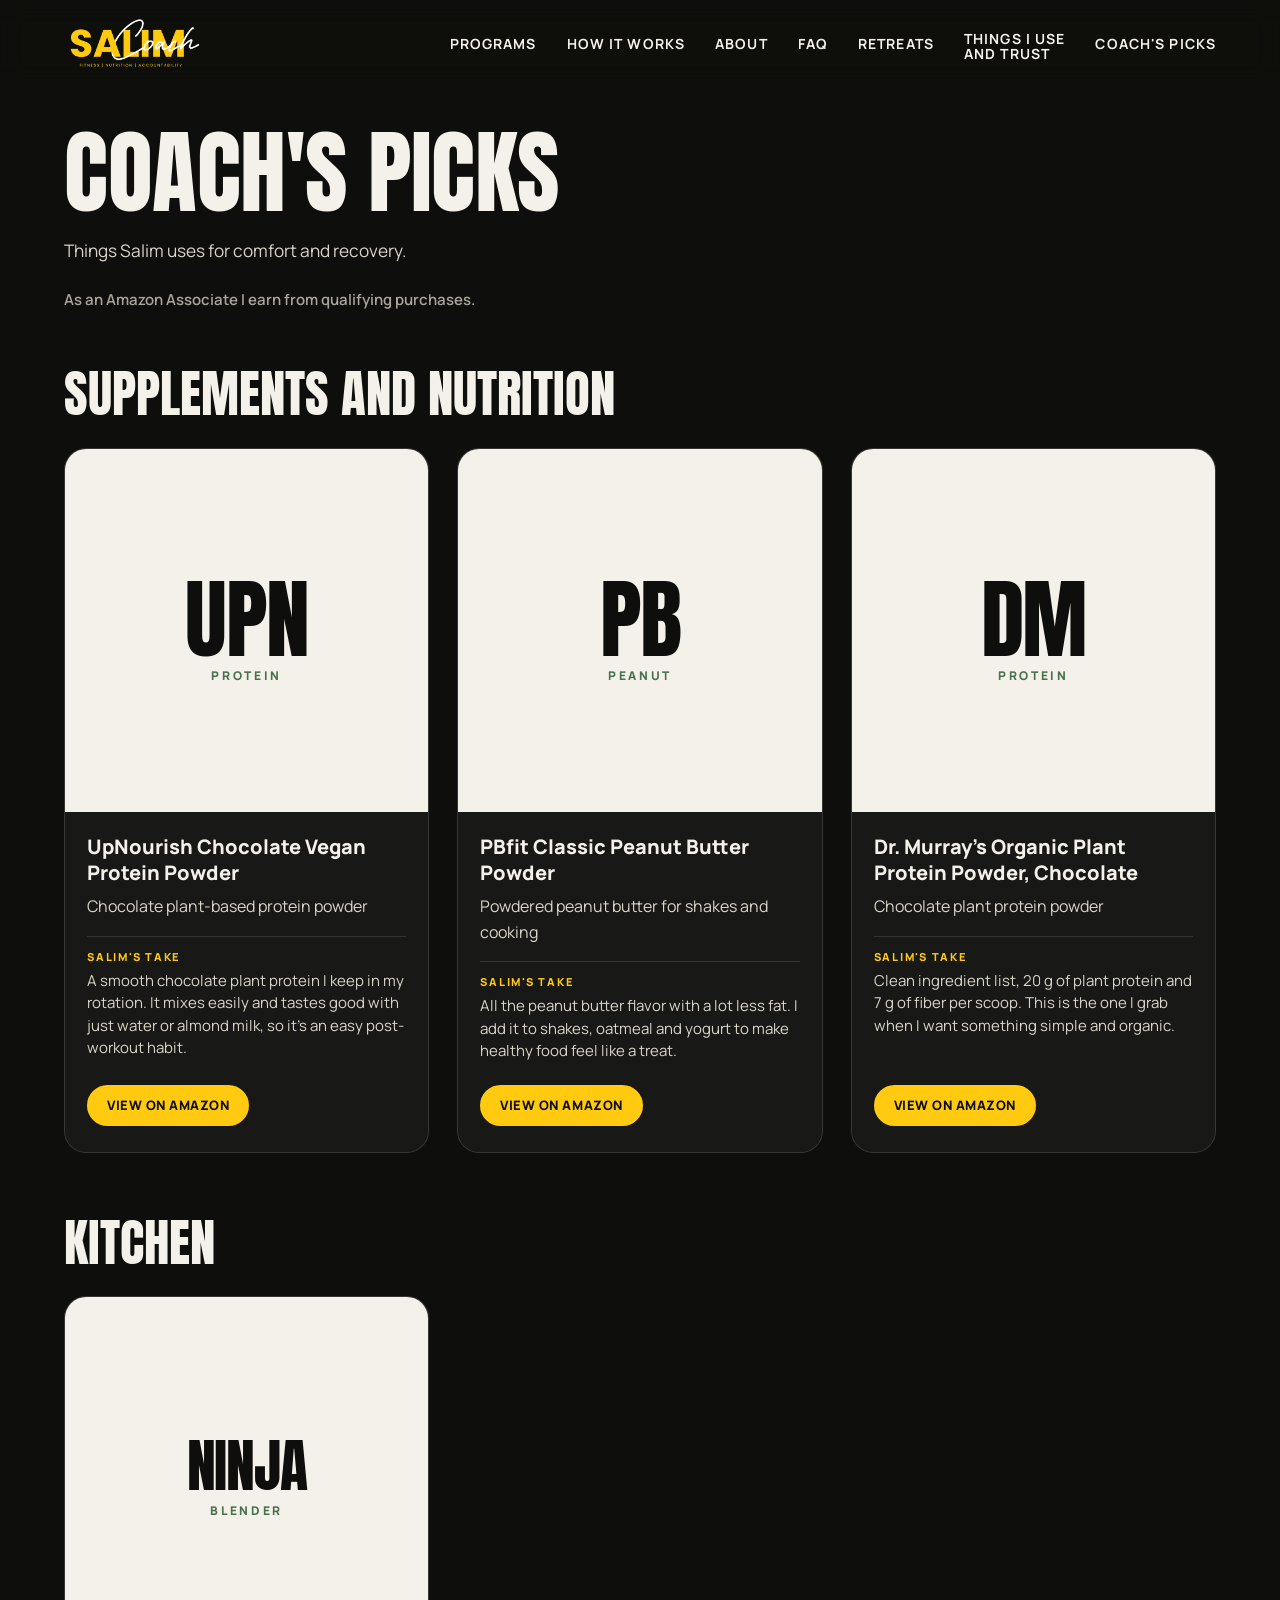
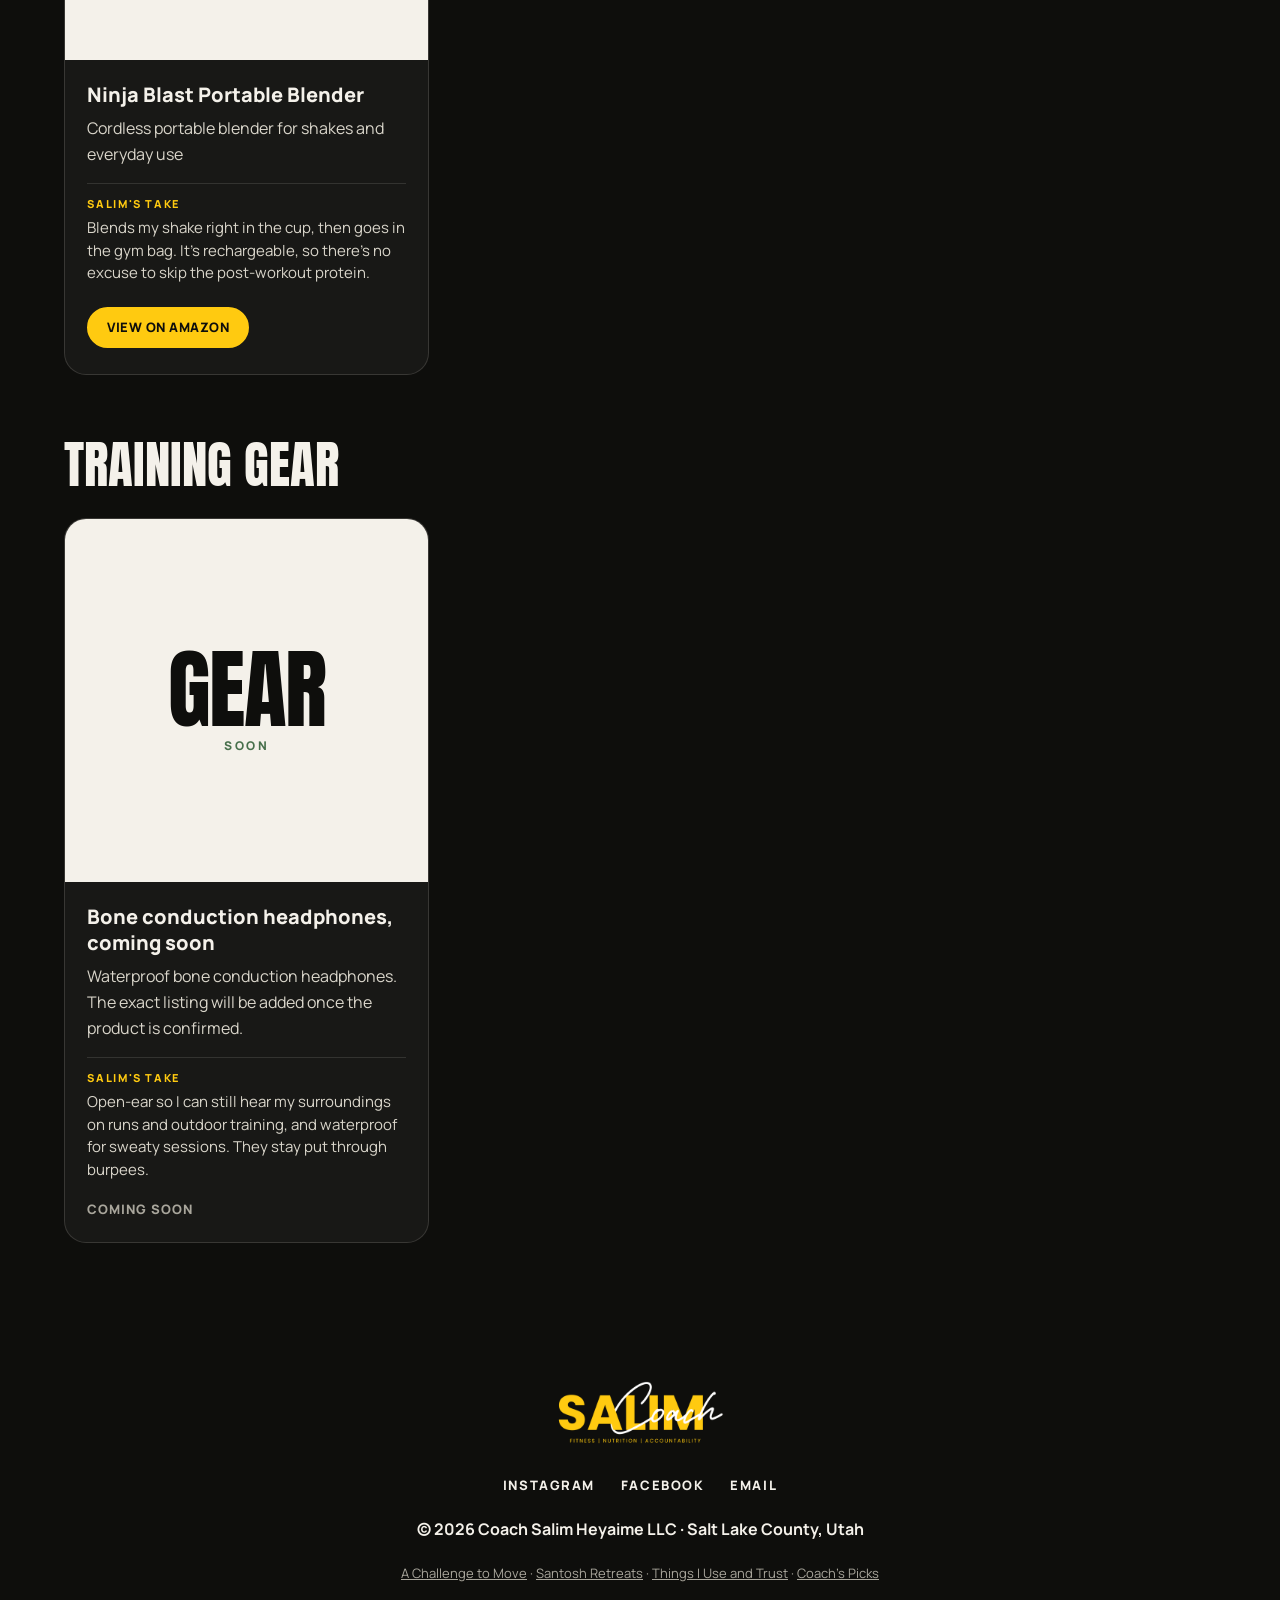
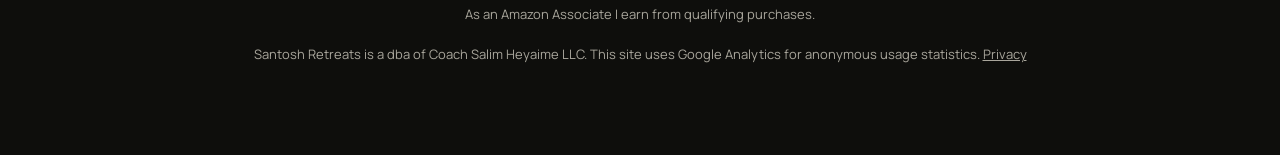
==== picks/index.html @ 16ac036b "Preview: add Salim's take quotes to each Coach's Picks card Add the approved first-person notes unde" ====
<!DOCTYPE html>
<html lang="en">
<head>
<!-- Google tag (gtag.js) -->
<script async src="https://www.googletagmanager.com/gtag/js?id=G-DH3LRMTE5K"></script>
<script>
  window.dataLayer = window.dataLayer || [];
  function gtag(){dataLayer.push(arguments);}
  gtag('js', new Date());
  gtag('config', 'G-DH3LRMTE5K');
</script>
<script src="/js/ga-events.js" defer></script>
<meta charset="utf-8">
<meta name="viewport" content="width=device-width, initial-scale=1">
<title>Coach's Picks | Coach Salim Heyaime</title>
<meta name="description" content="Things Salim uses for comfort and recovery, including supplements he shops on Amazon.">
<link rel="canonical" href="https://coachsalimheyaime.com/picks/">
<meta property="og:url" content="https://coachsalimheyaime.com/picks/">
<meta property="og:type" content="website">
<meta property="og:title" content="Coach's Picks | Coach Salim Heyaime">
<meta property="og:description" content="Things Salim uses for comfort and recovery, including supplements he shops on Amazon.">
<meta property="og:image" content="https://coachsalimheyaime.com/img/og-1200x630.jpg">
<meta property="og:image:width" content="1200"><meta property="og:image:height" content="630">
<meta name="twitter:card" content="summary_large_image">
<meta name="twitter:title" content="Coach's Picks | Coach Salim Heyaime">
<meta name="twitter:description" content="Things Salim uses for comfort and recovery, including supplements he shops on Amazon.">
<meta name="twitter:image" content="https://coachsalimheyaime.com/img/og-1200x630.jpg">
<meta name="theme-color" content="#0e0e0c">
<link rel="icon" href="/favicon.ico?v=2" sizes="any">
<link rel="icon" type="image/png" sizes="32x32" href="/favicon-32.png?v=2">
<link rel="apple-touch-icon" href="/apple-touch-icon.png?v=2">
<link rel="manifest" href="/site.webmanifest">
<link rel="preload" href="/fonts/Anton-400.woff2" as="font" type="font/woff2" crossorigin>
<link rel="preload" href="/fonts/Manrope-var.woff2" as="font" type="font/woff2" crossorigin>
<link rel="stylesheet" href="/fonts.css">
<link rel="stylesheet" href="/css/coach.css">
<link rel="stylesheet" href="/css/picks.css">
</head>
<body class="picks-page">
<a class="skip" href="#main">Skip to content</a>

<header class="nav">
  <a class="brand" href="/" aria-label="Coach Salim Heyaime, home"><img src="/img/logo-color.png" alt="Salim Coach" width="160" height="68"></a>
  <button type="button" class="nav-toggle" aria-expanded="false" aria-controls="nav-links"><span></span><span></span><span class="sr">Menu</span></button>
  <nav aria-label="Primary"><ul id="nav-links">
    <li><a href="/#programs">Programs</a></li>
    <li><a href="/#how">How it works</a></li>
    <li><a href="/#about">About</a></li>
    <li><a href="/#faq">FAQ</a></li>
    <li><a href="https://santoshretreats.com" rel="noopener" target="_blank">Retreats</a></li>
    <li><a class="nav-store" href="/store/" aria-label="Things I Use and Trust"><span>Things I Use</span><span>and Trust</span></a></li>
    <li><a href="/picks/" aria-current="page">Coach's Picks</a></li>
  </ul></nav>
</header>

<main id="main" class="picks-main">
  <header class="picks-intro">
    <h1 class="h2">Coach's Picks</h1>
    <p class="lede">Things Salim uses for comfort and recovery.</p>
    <p class="picks-disclosure">As an Amazon Associate I earn from qualifying purchases.</p>
  </header>

  <!--
    Product images are on-brand typographic placeholders.
    Amazon Associates rules require official images from SiteStripe or the Product Advertising API.
    Affiliate tag is hardcoded as TAG_PENDING in each href so links work without JavaScript.
    Replace TAG_PENDING in js/amazon-tag.js and in the hrefs when the tracking tag is issued.
    Official Amazon titles verified 22 Nov 2026 (America/Denver):
    UpNourish (https://www.amazon.com/dp/B0976CG3QY): UpNourish Chocolate Vegan Protein Powder 54 Superfoods Powder,1.5 Billion CFU Probiotics 21g Plant Based Protein,No Sugar No Dairy No GMO Dairy Free,Meal Replacement Shake Keto-Friendly Low-Carb Diet,15 Servings
    PBfit (https://www.amazon.com/dp/B01KKEECLS): PBfit Classic Peanut Butter Powder 30 Oz, Peanut Spread with 8g Protein
    Dr. Murray's (https://www.amazon.com/dp/B0GVLFMT2N): Dr. Murray's Organic Plant Protein Powder, 7g Fiber, Chocolate, Keto, 1 lb
    Ninja Blast (https://www.amazon.com/dp/B0DBN6DS6F): Ninja Blast Portable Blender, Cordless, 18oz Vessel, BC151MB
    Bone conduction headphones: brand and exact listing could not be confirmed from the cut-off order screenshot, so this card has no Amazon link.
  -->
  <section class="picks-section" aria-labelledby="picks-supplements">
    <h2 class="h3" id="picks-supplements">Supplements and nutrition</h2>
    <ul class="picks-grid">
      <li class="pick-card">
        <div class="pick-tile" aria-hidden="true">
          <span class="pick-tile-mark">UPN</span>
          <span class="pick-tile-label">Protein</span>
        </div>
        <div class="pick-body">
          <h3>UpNourish Chocolate Vegan Protein Powder</h3>
          <p class="pick-blurb">Chocolate plant-based protein powder</p>
          <div class="pick-take">
            <p class="pick-take-label">Salim's take</p>
            <p class="pick-take-text">A smooth chocolate plant protein I keep in my rotation. It mixes easily and tastes good with just water or almond milk, so it's an easy post-workout habit.</p>
          </div>
          <a class="btn btn-sm" href="https://www.amazon.com/dp/B0976CG3QY?tag=TAG_PENDING" data-amazon-asin="B0976CG3QY" target="_blank" rel="nofollow sponsored noopener">View on Amazon</a>
        </div>
      </li>
      <li class="pick-card">
        <div class="pick-tile" aria-hidden="true">
          <span class="pick-tile-mark">PB</span>
          <span class="pick-tile-label">Peanut</span>
        </div>
        <div class="pick-body">
          <h3>PBfit Classic Peanut Butter Powder</h3>
          <p class="pick-blurb">Powdered peanut butter for shakes and cooking</p>
          <div class="pick-take">
            <p class="pick-take-label">Salim's take</p>
            <p class="pick-take-text">All the peanut butter flavor with a lot less fat. I add it to shakes, oatmeal and yogurt to make healthy food feel like a treat.</p>
          </div>
          <a class="btn btn-sm" href="https://www.amazon.com/dp/B01KKEECLS?tag=TAG_PENDING" data-amazon-asin="B01KKEECLS" target="_blank" rel="nofollow sponsored noopener">View on Amazon</a>
        </div>
      </li>
      <li class="pick-card">
        <div class="pick-tile" aria-hidden="true">
          <span class="pick-tile-mark">DM</span>
          <span class="pick-tile-label">Protein</span>
        </div>
        <div class="pick-body">
          <h3>Dr. Murray's Organic Plant Protein Powder, Chocolate</h3>
          <p class="pick-blurb">Chocolate plant protein powder</p>
          <div class="pick-take">
            <p class="pick-take-label">Salim's take</p>
            <p class="pick-take-text">Clean ingredient list, 20 g of plant protein and 7 g of fiber per scoop. This is the one I grab when I want something simple and organic.</p>
          </div>
          <a class="btn btn-sm" href="https://www.amazon.com/dp/B0GVLFMT2N?tag=TAG_PENDING" data-amazon-asin="B0GVLFMT2N" target="_blank" rel="nofollow sponsored noopener">View on Amazon</a>
        </div>
      </li>
    </ul>
  </section>

  <section class="picks-section" aria-labelledby="picks-kitchen">
    <h2 class="h3" id="picks-kitchen">Kitchen</h2>
    <ul class="picks-grid">
      <li class="pick-card">
        <div class="pick-tile" aria-hidden="true">
          <span class="pick-tile-mark pick-tile-mark-long">NINJA</span>
          <span class="pick-tile-label">Blender</span>
        </div>
        <div class="pick-body">
          <h3>Ninja Blast Portable Blender</h3>
          <p class="pick-blurb">Cordless portable blender for shakes and everyday use</p>
          <div class="pick-take">
            <p class="pick-take-label">Salim's take</p>
            <p class="pick-take-text">Blends my shake right in the cup, then goes in the gym bag. It's rechargeable, so there's no excuse to skip the post-workout protein.</p>
          </div>
          <a class="btn btn-sm" href="https://www.amazon.com/dp/B0DBN6DS6F?tag=TAG_PENDING" data-amazon-asin="B0DBN6DS6F" target="_blank" rel="nofollow sponsored noopener">View on Amazon</a>
        </div>
      </li>
    </ul>
  </section>

  <section class="picks-section" aria-labelledby="picks-training">
    <h2 class="h3" id="picks-training">Training gear</h2>
    <ul class="picks-grid">
      <li class="pick-card pick-card-soon">
        <div class="pick-tile" aria-hidden="true">
          <span class="pick-tile-mark">GEAR</span>
          <span class="pick-tile-label">Soon</span>
        </div>
        <div class="pick-body">
          <h3>Bone conduction headphones, coming soon</h3>
          <p class="pick-blurb">Waterproof bone conduction headphones. The exact listing will be added once the product is confirmed.</p>
          <div class="pick-take">
            <p class="pick-take-label">Salim's take</p>
            <p class="pick-take-text">Open-ear so I can still hear my surroundings on runs and outdoor training, and waterproof for sweaty sessions. They stay put through burpees.</p>
          </div>
          <p class="pick-soon">Coming soon</p>
        </div>
      </li>
    </ul>
  </section>
</main>

<footer class="foot">
  <img src="/img/logo-color.png" alt="Salim Coach: Fitness, Nutrition, Accountability" width="200" height="85" loading="lazy">
  <ul class="social">
    <li><a href="https://www.instagram.com/salimheyaime/" rel="noopener" target="_blank">Instagram</a></li>
    <li><a href="https://www.facebook.com/Salimheyaime/" rel="noopener" target="_blank">Facebook</a></li>
    <li><a href="/#contact">Email</a></li>
  </ul>
  <p class="foot-legal">© 2026 Coach Salim Heyaime LLC · Salt Lake County, Utah</p>
  <p class="foot-small"><a href="https://book.coachsalimheyaime.com/" rel="noopener" target="_blank">A Challenge to Move</a> · <a href="https://santoshretreats.com/" rel="noopener" target="_blank">Santosh Retreats</a> · <a href="/store/">Things I Use and Trust</a> · <a href="/picks/">Coach's Picks</a></p>
  <p class="foot-disclosure">As an Amazon Associate I earn from qualifying purchases.</p>
  <p class="foot-small">Santosh Retreats is a dba of Coach Salim Heyaime LLC. This site uses Google Analytics for anonymous usage statistics. <a href="/privacy/">Privacy</a></p>
</footer>

<script src="/js/coach.js" defer></script>
<script src="/js/external-links.js" defer></script>
<script src="/js/amazon-tag.js" defer></script>
</body>
</html>
---- fonts.css ----
/* Self-hosted fonts (SIL OFL 1.1, licenses in /fonts) */
@font-face{font-family:"Anton";src:url("fonts/Anton-400.woff2") format("woff2");font-weight:400;font-style:normal;font-display:swap}
@font-face{font-family:"Manrope";src:url("fonts/Manrope-var.woff2") format("woff2");font-weight:200 800;font-style:normal;font-display:swap}
---- css/coach.css ----
/* Coach Salim: athletic-premium. Palette: #FFCA10 yellow, #1C6924 green, logo green #47704C */
:root{
  --ink:#0e0e0c; --ink-2:#181816; --bone:#f4f1ea; --volt:#ffca10; --volt-2:#ffd740; --forest:#1c6924; --sage:#47704c; --mute:#a9a69c;
  --f-d:"Anton",Impact,"Arial Narrow",sans-serif; --f-b:"Manrope",system-ui,-apple-system,"Segoe UI",sans-serif;
  --pad:clamp(20px,5vw,72px); --sec:clamp(72px,9vw,128px); --r:22px; --ease:cubic-bezier(.2,.8,.2,1);
}
*,*::before,*::after{box-sizing:border-box}
html{-webkit-text-size-adjust:100%;scroll-padding-top:110px}
body{margin:0;background:var(--ink);color:var(--bone);font:400 clamp(16px,1.05vw,18px)/1.6 var(--f-b);overflow-x:hidden}
#contact,#programs,#how,#about,#faq,#thanks,#book,#stats,#specialties,#reviews{scroll-margin-top:110px}
img{max-width:100%;height:auto;display:block}
a{color:inherit}
h1,h2,h3{margin:0;font-weight:400}
ul,ol{margin:0;padding:0;list-style:none}
.sr,.skip{position:absolute;width:1px;height:1px;overflow:hidden;clip:rect(0 0 0 0)}
.skip:focus{position:fixed;z-index:200;top:8px;left:8px;width:auto;height:auto;clip:auto;background:var(--volt);color:var(--ink);padding:10px 16px;border-radius:8px}
:focus-visible{outline:3px solid var(--volt);outline-offset:3px}
.lenis.lenis-smooth{scroll-behavior:auto}

.ph{display:inline-block;border:1.5px dashed var(--volt);color:var(--volt);font:700 11px/1.3 var(--f-b);letter-spacing:.08em;text-transform:uppercase;padding:4px 8px;border-radius:6px;margin:6px 0}

/* type */
.eyebrow{font:800 12px/1.2 var(--f-b);letter-spacing:.22em;text-transform:uppercase;color:var(--volt);margin:0 0 18px}
@media (max-width:640px){.hero-copy .eyebrow{letter-spacing:.16em}.hero-copy .eb-name{display:none}}
.h2{font:400 clamp(44px,7.2vw,112px)/.92 var(--f-d);text-transform:uppercase;letter-spacing:-.005em}
.h3{font:400 clamp(32px,4vw,56px)/1 var(--f-d);text-transform:uppercase}
.hl{color:var(--volt)}
.lede{max-width:60ch;color:#d9d5ca;font-size:1.08em}
.sec-head{padding:0 var(--pad);max-width:1400px;margin:0 auto 48px}

/* buttons */
.btn{--bg:var(--volt);--fg:var(--ink);display:inline-flex;align-items:center;gap:10px;background:var(--bg);color:var(--fg);font:800 15px/1 var(--f-b);letter-spacing:.04em;text-transform:uppercase;text-decoration:none;padding:18px 26px;border-radius:999px;border:2px solid var(--bg);transition:background .3s,color .3s,transform .3s var(--ease)}
.btn:hover{--bg:var(--bone)}
.btn-ghost{background:transparent;color:var(--bone);border-color:rgba(244,241,234,.4)}
.btn-ghost:hover{border-color:var(--volt);color:var(--volt);background:transparent}
.btn-dark{--bg:var(--ink);--fg:var(--volt)} .btn-dark:hover{--bg:var(--forest);--fg:var(--bone)}
.btn-light{--bg:var(--bone);--fg:var(--ink)} .btn-light:hover{--bg:var(--volt)}
.btn-sm{padding:12px 18px;font-size:13px}
.btn-xl{padding:24px 38px;font-size:clamp(16px,1.4vw,20px)}

/* nav */
.nav{position:fixed;z-index:100;top:0;left:0;right:0;display:flex;align-items:center;justify-content:space-between;padding:14px var(--pad);transition:background .4s,padding .4s}
.nav.scrolled{background:rgba(14,14,12,.86);backdrop-filter:blur(12px);-webkit-backdrop-filter:blur(12px);padding-top:8px;padding-bottom:8px}
.brand img{width:clamp(120px,11vw,160px);height:auto}
.brand,.nav-toggle{position:relative;z-index:2}
.nav-toggle{display:none}
#nav-links{display:flex;align-items:center;gap:30px}
html.nav-lock,html.nav-lock body{overflow:hidden}
#nav-links a:not(.btn){text-decoration:none;font-weight:700;font-size:14px;letter-spacing:.08em;text-transform:uppercase;position:relative}
#nav-links a:not(.btn)::after{content:"";position:absolute;left:0;right:0;bottom:-5px;height:2px;background:var(--volt);transform:scaleX(0);transform-origin:right;transition:transform .4s var(--ease)}
#nav-links a:not(.btn):hover::after{transform:scaleX(1);transform-origin:left}
#nav-links a.nav-store{display:inline-flex;flex-direction:column;justify-content:center;align-items:flex-start;line-height:1.1;text-align:left}
#nav-links a.nav-store span{display:block;white-space:nowrap}
#nav-links a.nav-store::after{bottom:-3px}
@media (max-width:1100px){
  .nav-toggle{display:flex;flex-direction:column;justify-content:center;gap:6px;width:46px;height:46px;border:0;border-radius:50%;background:var(--volt);cursor:pointer;align-items:center}
  .nav-toggle span:not(.sr){width:20px;height:2px;background:var(--ink);transition:transform .3s}
  .nav-toggle[aria-expanded=true] span:nth-child(1){transform:translateY(4px) rotate(45deg)}
  .nav-toggle[aria-expanded=true] span:nth-child(2){transform:translateY(-4px) rotate(-45deg)}
  #nav-links{position:fixed;inset:0;z-index:1;flex-direction:column;justify-content:center;gap:26px;background:var(--ink);opacity:0;visibility:hidden;transition:opacity .35s,visibility .35s}
  #nav-links.open{opacity:1;visibility:visible}
  #nav-links a:not(.btn){font:400 44px/1 var(--f-d)}
  #nav-links a.nav-store{align-items:center;text-align:center;line-height:.9}
}

/* hero */
.hero{position:relative}
.hero-pin{position:relative;min-height:100svh;display:grid;grid-template-columns:1fr;align-items:end;padding:110px var(--pad) 70px;overflow:hidden;background:radial-gradient(120% 90% at 85% 30%,#2a2410 0,var(--ink) 60%)}
.hero-bg{position:absolute;inset:0;pointer-events:none;overflow:hidden}
.hero-ghost{position:absolute;right:-2vw;bottom:-6vw;font:400 clamp(180px,38vw,620px)/.8 var(--f-d);color:transparent;-webkit-text-stroke:1.5px rgba(255,202,16,.16);letter-spacing:-.02em;user-select:none;white-space:nowrap}
.hero-copy{position:relative;z-index:2}
.hero-title{font:400 clamp(58px,10.5vw,176px)/.86 var(--f-d);text-transform:uppercase;margin-bottom:24px}
.hero-title .line{display:block;overflow:hidden;padding-bottom:.04em}
.hero-title .accent{color:var(--volt)}
.split-word{display:inline-block;white-space:nowrap}
.char{display:inline-block;will-change:transform}
.hero-sub{max-width:46ch;color:#dcd8cd;font-size:clamp(16px,1.25vw,19px);margin:0 0 30px}
.hero-cta{display:flex;flex-wrap:wrap;gap:12px}
.hero-note{display:inline-block;margin:0 0 22px;padding:8px 14px;border:1px solid rgba(244,241,234,.35);border-radius:999px;font:700 13px/1.3 var(--f-b);letter-spacing:.04em;color:var(--bone)}
.hero-photo{position:relative;z-index:1;margin:0 0 34px;order:-1;justify-self:center;width:min(78vw,420px)}
.hero-photo picture{display:block;border-radius:var(--r);overflow:hidden;aspect-ratio:4/5;background:var(--volt)}
.hero-img{width:100%;height:100%;object-fit:cover;object-position:50% 18%}
.hero-tag{position:absolute;left:-14px;bottom:24px;background:var(--bone);color:var(--ink);font:800 12px/1 var(--f-b);letter-spacing:.12em;text-transform:uppercase;padding:12px 16px;border-radius:999px;transform:rotate(-4deg);box-shadow:0 10px 30px rgba(0,0,0,.35)}
.hero-tag span{font:400 22px/1 var(--f-d);vertical-align:-3px;margin-right:4px}
.hero-scroll{display:none}
@media (max-width:600px){
  .hero-pin{padding:84px var(--pad) 16px}
  .hero-photo{width:min(48vw,200px);margin:0 0 10px}
  .hero-photo picture{aspect-ratio:1/1}
  .hero-img{object-position:50% 16%}
  .hero-title{font-size:clamp(44px,12.2vw,56px);margin-bottom:10px}
  .hero-sub{margin:0 0 12px;font-size:15px;line-height:1.45}
  .hero-cta{gap:10px}
  .hero-cta .btn{padding:14px 18px;font-size:13px}
}
@media (min-width:900px){
  .hero-pin{grid-template-columns:1.25fr .75fr;gap:4vw;align-items:center;padding-top:120px}
  .hero-title{font-size:clamp(58px,7.6vw,138px)}
  .hero-photo{order:0;width:100%;max-width:520px;margin:0;justify-self:end}
  .hero-photo picture{aspect-ratio:3/4}
  .hero-scroll{display:block;position:absolute;left:50%;bottom:28px;width:26px;height:42px;border:2px solid rgba(244,241,234,.5);border-radius:20px}
  .hero-scroll span{position:absolute;left:50%;top:8px;width:4px;height:8px;margin-left:-2px;background:var(--volt);border-radius:2px;animation:sc 1.8s infinite}
}
@keyframes sc{0%{transform:translateY(0);opacity:1}80%{transform:translateY(14px);opacity:0}100%{opacity:0}}

/* stats */
.stats{background:var(--volt);color:var(--ink);padding:clamp(40px,6vw,80px) var(--pad)}
.stats ul{max-width:1400px;margin:0 auto;display:grid;grid-template-columns:repeat(2,1fr);gap:30px 20px}
.stat b{display:block;font:400 clamp(64px,9vw,140px)/.9 var(--f-d)}
.stat span{display:block;font-weight:700;font-size:14px;letter-spacing:.06em;text-transform:uppercase;max-width:20ch;margin-top:8px}
@media (min-width:900px){.stats ul{grid-template-columns:repeat(4,1fr)}}

/* programs */
.programs{padding:var(--sec) 0}
.cards{display:grid;gap:18px;padding:0 var(--pad);max-width:1400px;margin:0 auto}
@media (min-width:760px){.cards{grid-template-columns:repeat(2,1fr)}}
@media (min-width:1200px){.cards{grid-template-columns:repeat(4,1fr)}}
.card{position:relative;display:flex;flex-direction:column;background:var(--ink-2);border:1px solid #2a2a26;border-radius:var(--r);padding:30px 26px 26px;transition:border-color .4s,transform .5s var(--ease)}
.card:hover{border-color:var(--volt);transform:translateY(-6px)}
.card-num{font:400 56px/1 var(--f-d);color:transparent;-webkit-text-stroke:1px var(--volt)}
.card-kind{margin:16px 0 8px;font:800 11px/1 var(--f-b);letter-spacing:.2em;text-transform:uppercase;color:var(--mute)}
.card h3{font:400 clamp(28px,2.3vw,34px)/1 var(--f-d);text-transform:uppercase;margin-bottom:14px}
.card p{color:#cfcbc0;margin:0 0 18px;font-size:15px}
.ticks{margin-bottom:24px;display:grid;gap:9px;font-size:14px;font-weight:600}
.ticks li{position:relative;padding-left:24px}
.ticks li::before{content:"";position:absolute;left:0;top:.45em;width:12px;height:7px;border-left:2.5px solid var(--volt);border-bottom:2.5px solid var(--volt);transform:rotate(-45deg)}
.card-link{margin-top:auto;font-weight:800;font-size:14px;letter-spacing:.06em;text-transform:uppercase;text-decoration:none;color:var(--volt)}
.card-link:hover{text-decoration:underline;text-underline-offset:4px}
.card-feature{background:var(--volt);color:var(--ink);border-color:var(--volt)}
.card-feature p,.card-feature .card-kind{color:#3a3410}
.card-feature .card-num{-webkit-text-stroke-color:var(--ink)}
.card-feature .ticks li::before{border-color:var(--ink)}
.card-feature .card-link{color:var(--ink)}
.card-photo{background:linear-gradient(160deg,var(--forest),#0f3a14)}
.card-photo p{color:#dfe9dc}.card-photo .card-kind{color:#b9d0b4}
.card-photo .card-link{color:var(--volt)}
.book{position:relative;z-index:1;max-width:1400px;margin:clamp(96px,10vw,140px) auto 0;padding:0 var(--pad);display:grid;gap:30px;align-items:center}
.book>img{width:min(100%,420px);justify-self:center;filter:drop-shadow(0 30px 40px rgba(0,0,0,.5))}
.book p{color:#d6d2c7;max-width:52ch}
.book .btn{margin-top:10px}
@media (min-width:900px){.book{grid-template-columns:.8fr 1.2fr;background:var(--bone);color:var(--ink);border-radius:calc(var(--r)*1.5);padding:40px 60px;margin-left:var(--pad);margin-right:var(--pad)}.book p{color:#3b3a35}.book .eyebrow{color:var(--forest)}}
@media (min-width:1500px){.book{margin-left:auto;margin-right:auto}}

/* how */
.how{background:var(--bone);color:var(--ink)}
.how-pin{max-width:1400px;margin:0 auto;padding:var(--sec) var(--pad);display:grid;gap:40px}
.how .eyebrow{color:var(--forest)} .how .hl{color:var(--forest)}
.how-rail{display:none}
.how-steps{display:grid;gap:16px;counter-reset:s}
.how-step{background:#fff;border-radius:var(--r);padding:28px;border:1px solid #e3ded2}
.how-step b{font:400 54px/1 var(--f-d);color:var(--volt);-webkit-text-stroke:1px var(--ink)}
.how-step h3{font:400 34px/1 var(--f-d);text-transform:uppercase;margin:10px 0 8px}
.how-step p{margin:0;color:#45443e}
@media (min-width:900px){
  .how-pin{grid-template-columns:.9fr 1.1fr;min-height:100vh;align-items:center}
  .how-rail{display:block;margin-top:40px;width:100%;max-width:340px;height:4px;background:#ddd7c9;border-radius:4px;overflow:hidden}
  .how-rail span{display:block;height:100%;width:25%;background:var(--forest)}
  .js-motion .how-steps{position:relative;height:340px}
  .js-motion .how-step{position:absolute;inset:0;padding:44px}
}

/* creds */
.creds{padding:clamp(70px,9vw,130px) 0;overflow:hidden}
.marquee{background:var(--volt);color:var(--ink);transform:rotate(-2deg);margin:0 -2vw 80px;padding:16px 0;overflow:hidden}
.mq-track{display:flex;width:max-content;gap:26px;align-items:center;animation:mq 40s linear infinite;font:400 clamp(28px,3.4vw,48px)/1 var(--f-d);text-transform:uppercase;white-space:nowrap}
.mq-track i{font-style:normal;font-size:.6em}
@keyframes mq{to{transform:translateX(-50%)}}
.creds-inner{max-width:1400px;margin:0 auto;padding:0 var(--pad)}
.creds-inner .h2{margin-bottom:46px}
.cred-grid{display:grid;grid-template-columns:repeat(2,1fr);gap:12px}
@media (min-width:700px){.cred-grid{grid-template-columns:repeat(3,1fr)}}
@media (min-width:1100px){.cred-grid{grid-template-columns:repeat(5,1fr)}}
.cred-grid li{background:var(--ink-2);border:1px solid #2a2a26;border-radius:18px;padding:16px;display:flex;flex-direction:column;gap:12px;transition:border-color .3s}
.cred-grid li:hover{border-color:var(--volt)}
.cred-grid img,.tb{width:100%;aspect-ratio:1;object-fit:contain;background:#fff;border-radius:12px;padding:10px}
.tb{display:grid;place-items:center;background:var(--volt);color:var(--ink);font:400 clamp(30px,3vw,44px)/1 var(--f-d)}
.cred-grid span:not(.tb){font-weight:800;font-size:15px}
.cred-grid small{display:block;font-weight:500;color:var(--mute);font-size:12.5px;line-height:1.35;margin-top:3px}

/* about */
.about{max-width:1400px;margin:0 auto;padding:var(--sec) var(--pad);display:grid;gap:48px;align-items:start}
.about-art{position:relative;max-width:520px}
.about-art picture{display:block;border-radius:var(--r);overflow:hidden}
.about-art img{width:100%}
.about-copy .h2{margin-bottom:28px}
.about-copy p{color:#d6d2c7;max-width:60ch}
.scrub-words{font-size:clamp(22px,2.2vw,32px);line-height:1.3;font-weight:700;color:var(--bone)!important}
.js-motion .scrub-words .w{opacity:.18}
.about blockquote{margin:34px 0 0;border-left:4px solid var(--volt);padding:6px 0 6px 22px;font:400 clamp(24px,2.4vw,36px)/1.1 var(--f-d);text-transform:uppercase}
.about cite{display:block;margin-top:12px;font:600 13px/1.4 var(--f-b);text-transform:none;font-style:normal;color:var(--mute)}
@media (min-width:900px){.about{grid-template-columns:.8fr 1.2fr;gap:6vw}.about-art{position:sticky;top:110px}}

/* specialties */
.specs{padding:var(--sec) 0;background:var(--forest)}
.specs .hl{color:var(--volt)}
.spec-grid{width:calc(100% - 2*var(--pad));max-width:1256px;margin:0 auto;display:grid;gap:1px;background:rgba(244,241,234,.18);border-block:1px solid rgba(244,241,234,.18)}
@media (min-width:700px){.spec-grid{grid-template-columns:repeat(2,1fr)}}
@media (min-width:1100px){.spec-grid{grid-template-columns:repeat(4,1fr)}}
.spec{background:var(--forest);padding:30px 24px 34px;transition:background .35s}
.spec:hover{background:#174f1c}
.spec b{display:block;font:400 clamp(28px,2.4vw,36px)/1 var(--f-d);text-transform:uppercase;margin-bottom:12px}
.spec p{margin:0;color:#dbe7d8;font-size:15px}
.spec-cred{display:block;margin-bottom:6px;font-weight:800;color:var(--bone)}
.nowrap{white-space:nowrap}
@media (min-width:700px){.spec:last-child:nth-child(odd){grid-column:span 2}}
@media (min-width:1100px){.spec:last-child:nth-child(odd){grid-column:auto}.spec:last-child:nth-child(4n+3){grid-column:span 2}}

/* reviews */
.reviews{padding:var(--sec) 0}
.rev-track{display:flex;gap:18px;overflow-x:auto;scroll-snap-type:x mandatory;padding:0 var(--pad) 10px;max-width:1400px;margin:0 auto}
.rev{flex:0 0 min(84vw,380px);scroll-snap-align:start;margin:0;background:var(--ink-2);border:1px solid #2a2a26;border-radius:var(--r);padding:30px;display:flex;flex-direction:column}
.stars{color:var(--volt);letter-spacing:.2em}
.rev blockquote{margin:16px 0 22px;font-size:18px;line-height:1.5;font-weight:600}
.rev figcaption{margin-top:auto;color:var(--mute);font-size:13px;font-weight:700;letter-spacing:.04em}
.rev-more{padding:0 var(--pad);max-width:1400px;margin:24px auto 0}
.rev-more a{color:var(--volt);font-weight:800;text-transform:uppercase;letter-spacing:.06em;font-size:14px}
@media (min-width:1100px){.rev-track{display:block;columns:3;column-gap:18px;overflow:visible}.rev{break-inside:avoid;margin:0 0 18px;width:100%}}

/* santosh */
.santosh{padding:0 var(--pad) var(--sec)}
.santosh-inner{max-width:1400px;margin:0 auto;border-radius:calc(var(--r)*1.5);padding:clamp(40px,6vw,90px);background:linear-gradient(100deg,rgba(14,14,12,.82) 0,rgba(14,14,12,.35) 70%),url("../img/santosh-beach-1600.webp") 68% 42%/cover,#8a5a3c;color:var(--bone)}
.santosh .eyebrow{color:var(--bone);opacity:.85}
.santosh .hl{color:#fff3d6;font-style:normal}
.santosh p{max-width:56ch;font-size:1.05em}
.santosh-icon{width:64px;height:64px;border-radius:50%;margin-bottom:22px}
.santosh .h2{max-width:14ch;margin-bottom:18px}

/* faq */
.faq{background:var(--bone);color:var(--ink);padding:var(--sec) 0}
.faq .eyebrow{color:var(--forest)}
.acc{max-width:1000px;margin:0 auto;padding:0 var(--pad)}
.faq .sec-head{max-width:1000px}
.acc-item{border-top:1px solid #d7d1c3}
.acc-item:last-child{border-bottom:1px solid #d7d1c3}
.acc button{all:unset;box-sizing:border-box;width:100%;cursor:pointer;display:flex;justify-content:space-between;align-items:center;gap:20px;padding:24px 0;font:800 clamp(17px,1.4vw,21px)/1.3 var(--f-b)}
.acc button:focus-visible{outline:3px solid var(--forest)}
.acc button i{flex:0 0 34px;height:34px;border-radius:50%;background:var(--ink);position:relative;transition:background .3s,transform .4s var(--ease)}
.acc button i::before,.acc button i::after{content:"";position:absolute;left:50%;top:50%;width:12px;height:2px;margin:-1px 0 0 -6px;background:var(--volt)}
.acc button i::after{transform:rotate(90deg);transition:transform .3s}
.acc button[aria-expanded=true] i{background:var(--forest)}
.acc button[aria-expanded=true] i::after{transform:rotate(0)}
.acc [hidden]{display:none}
.acc-item>div{overflow:hidden}
.acc-item>div p{margin:0 0 24px;max-width:70ch;color:#3e3d37}
.faq .ph{border-color:var(--forest);color:var(--forest)}

/* cta */
.cta{padding:clamp(20px,3vw,40px)}
.cta-inner{background:var(--volt);color:var(--ink);border-radius:calc(var(--r)*1.6);text-align:center;padding:clamp(70px,11vw,170px) var(--pad);overflow:hidden}
.cta-title{font:400 clamp(70px,15vw,260px)/.82 var(--f-d);text-transform:uppercase;margin-bottom:28px}
.cta-title span{display:inline-block}
.cta-inner p{max-width:46ch;margin:0 auto 34px;font-weight:600;font-size:1.1em}
.cta-mail{margin:22px auto 0!important;font-weight:800!important;letter-spacing:.04em}
.cta-store{margin:22px auto 0}

/* footer */
.foot{padding:60px var(--pad) 90px;text-align:center;display:grid;justify-items:center;gap:20px}
.foot img{width:180px}
.social{display:flex;flex-wrap:wrap;justify-content:center;gap:10px 26px}
.social a{text-decoration:none;font-weight:800;font-size:13px;letter-spacing:.12em;text-transform:uppercase}
.social a:hover{color:var(--volt)}
.foot-legal{margin:0;font-weight:700}
.foot-small{margin:0;color:var(--mute);font-size:13px}

a,button,summary,select,label,[role=button],.btn,input[type=submit],input[type=checkbox],input[type=radio]{cursor:pointer}

/* reduced motion */
@media (prefers-reduced-motion:reduce){
  *,*::before,*::after{animation-duration:.01ms!important;animation-iteration-count:1!important;transition-duration:.01ms!important;scroll-behavior:auto!important}
  .mq-track{animation:none;flex-wrap:wrap;width:auto;justify-content:center;padding:0 var(--pad)}
  .mq-track>*:nth-child(n+21){display:none}
  .scrub-words .w{opacity:1!important}
}
@media (max-width:899px){.book .btn-dark{--bg:var(--volt);--fg:var(--ink)}}
/* hero video loop */
.hero-video{position:absolute;inset:0;width:100%;height:100%;object-fit:cover;opacity:.55;filter:saturate(.9) contrast(1.05)}
.hero-shade{position:absolute;inset:0;background:linear-gradient(90deg,rgba(14,14,12,.88) 0%,rgba(14,14,12,.55) 45%,rgba(14,14,12,.25) 100%),linear-gradient(0deg,rgba(14,14,12,.85) 0%,rgba(14,14,12,0) 40%)}
.hero-bg{background:#0e0e0c url(../img/hero-loop-poster.jpg) center/cover no-repeat}
.hero-bg::before{content:"";position:absolute;inset:0;background:rgba(14,14,12,.45)}
@media (prefers-reduced-motion: reduce){.hero-video{display:none}}
/* real-frame portrait card */
.hero-photo picture{background:var(--ink-2)}
.hero-img{object-position:50% 20%;animation:kb-card 18s ease-in-out infinite alternate;transform-origin:50% 35%}
@keyframes kb-card{from{transform:scale(1)}to{transform:scale(1.07) translate3d(0,-1%,0)}}
@media (prefers-reduced-motion: reduce){.hero-img{animation:none}}
/* 3 stats after removing certifications */
.stats ul{grid-template-columns:1fr}
@media (min-width:600px){.stats ul{grid-template-columns:repeat(3,1fr)}}

/* contact form */
.cform{max-width:720px;margin:0 auto;text-align:left;display:grid;gap:18px}
.cf-row{display:grid;gap:18px;grid-template-columns:1fr 1fr}
.cf-field{display:grid;gap:8px}
.cf-field label{font:800 12px/1.2 var(--f-b);letter-spacing:.16em;text-transform:uppercase}
.cform input,.cform select,.cform textarea{width:100%;font:500 16px/1.4 var(--f-b);color:var(--ink);background:var(--bone);border:2px solid var(--ink);border-radius:14px;padding:14px 16px}
.cform textarea{resize:vertical;min-height:130px}
.cform input:focus-visible,.cform select:focus-visible,.cform textarea:focus-visible{outline:3px solid var(--forest);outline-offset:2px}
.cform .btn{justify-self:center;cursor:pointer;margin-top:6px}
.cform .hp{position:absolute;left:-9999px;width:1px;height:1px;opacity:0}
.cform input[readonly]{background:#e8e4db;color:var(--ink);cursor:default}
.cf-error{display:block;min-height:1.25em;font:600 13px/1.35 var(--f-b);letter-spacing:.02em;text-transform:none;color:#8b1a1a}
.cf-field.is-invalid input,.cf-field.is-invalid select,.cf-field.is-invalid textarea{border-color:#8b1a1a}
.cta-mail a{color:inherit}
.thanks{display:none;max-width:560px;margin:0 auto 30px;background:var(--forest);color:var(--bone);border-radius:var(--r);padding:22px 26px}
.thanks:target{display:block}
.cta-inner .thanks p{margin:0 auto}
.thanks .thanks-t{font:400 32px/1.1 var(--f-d);text-transform:uppercase;margin-bottom:8px!important}
@media (max-width:640px){.cf-row{grid-template-columns:1fr}}

/* Book block at the top (just below the hero) */
.book-top{background:var(--bone);color:var(--ink);padding:clamp(48px,7vw,96px) var(--pad)}
.book-top-inner{max-width:1100px;margin:0 auto;display:grid;gap:28px;align-items:center}
.book-top-art{display:block;justify-self:center;width:min(56vw,300px)}
.book-top-art img{display:block;width:100%;height:auto;border-radius:6px;box-shadow:0 24px 40px rgba(0,0,0,.35)}
.book-top .eyebrow{color:var(--forest)}
.book-top-title{font:400 clamp(40px,5vw,72px)/.95 var(--f-d);text-transform:uppercase;margin:0}
.book-top-sub{font-weight:700;margin:10px 0 16px}
.book-top-copy p{max-width:52ch}
.book-top-cta{display:flex;flex-wrap:wrap;gap:12px;margin-top:22px}
.book-top .btn-ghost{color:var(--ink);border-color:rgba(14,14,12,.45)}
.book-top .btn-ghost:hover{color:var(--forest);border-color:var(--forest)}
@media (min-width:900px){.book-top-inner{grid-template-columns:320px 1fr;gap:60px}.book-top-art{width:100%}}
---- css/picks.css ----
/* Coach's Picks Amazon affiliate page. No added motion. */
.picks-page{min-height:100svh;display:flex;flex-direction:column}
.picks-main{
  flex:1;
  width:100%;
  padding:130px var(--pad) 72px;
}
.picks-intro{
  width:100%;
  max-width:1400px;
  margin:0 auto 56px;
}
.picks-intro .h2{margin:0 0 22px}
.picks-intro .lede{margin:0 0 24px}
.picks-disclosure{
  margin:0;
  max-width:60ch;
  color:var(--mute);
  font-size:15px;
  font-weight:600;
}
.picks-section{
  width:100%;
  max-width:1400px;
  margin:0 auto;
}
.picks-section .h3{margin:0 0 28px}
.picks-section + .picks-section{margin-top:64px}
.picks-grid{
  display:grid;
  grid-template-columns:1fr;
  gap:24px;
  list-style:none;
  margin:0;
  padding:0;
}
@media (min-width:900px){
  .picks-grid{grid-template-columns:repeat(3,1fr);gap:28px}
}
.pick-card{
  display:flex;
  flex-direction:column;
  background:var(--ink-2);
  border:1px solid rgba(244,241,234,.14);
  border-radius:var(--r);
  overflow:hidden;
}
.pick-tile{
  aspect-ratio:1;
  display:flex;
  flex-direction:column;
  align-items:center;
  justify-content:center;
  gap:12px;
  background:var(--bone);
  color:var(--ink);
}
.pick-tile-mark{
  font:400 clamp(64px,8vw,88px)/.9 var(--f-d);
  letter-spacing:-.02em;
  text-transform:uppercase;
  text-align:center;
  padding:0 16px;
}
.pick-tile-mark-long{font-size:clamp(40px,5.2vw,58px)}
.pick-tile-label{
  font:800 12px/1 var(--f-b);
  letter-spacing:.22em;
  text-transform:uppercase;
  color:var(--sage);
}
.pick-body{
  display:flex;
  flex-direction:column;
  flex:1;
  padding:22px 22px 26px;
}
.pick-card h3{
  margin:0 0 8px;
  font:800 20px/1.3 var(--f-b);
  text-transform:none;
  letter-spacing:0;
}
.pick-blurb{
  margin:0 0 16px;
  color:#d9d5ca;
}
.pick-take{
  margin:0 0 22px;
  flex:1;
  padding-top:14px;
  border-top:1px solid rgba(244,241,234,.12);
}
.pick-take-label{
  margin:0 0 8px;
  font:800 11px/1 var(--f-b);
  letter-spacing:.16em;
  text-transform:uppercase;
  color:var(--volt);
}
.pick-take-text{
  margin:0;
  color:#d9d5ca;
  font-size:15px;
  line-height:1.5;
}
.pick-card .btn,.pick-soon{align-self:flex-start;margin-top:auto}
.pick-soon{
  margin:0;
  font:800 13px/1 var(--f-b);
  letter-spacing:.08em;
  text-transform:uppercase;
  color:var(--mute);
}
.picks-page .nav{
  background:rgba(14,14,12,.86);
  backdrop-filter:blur(12px);
  -webkit-backdrop-filter:blur(12px);
}
.foot-disclosure{
  margin:0;
  color:var(--mute);
  font-size:13px;
}
@media (max-width:899px){
  .picks-main{padding-top:110px;padding-bottom:48px}
  .picks-intro .h2{font-size:clamp(44px,14vw,72px)}
}
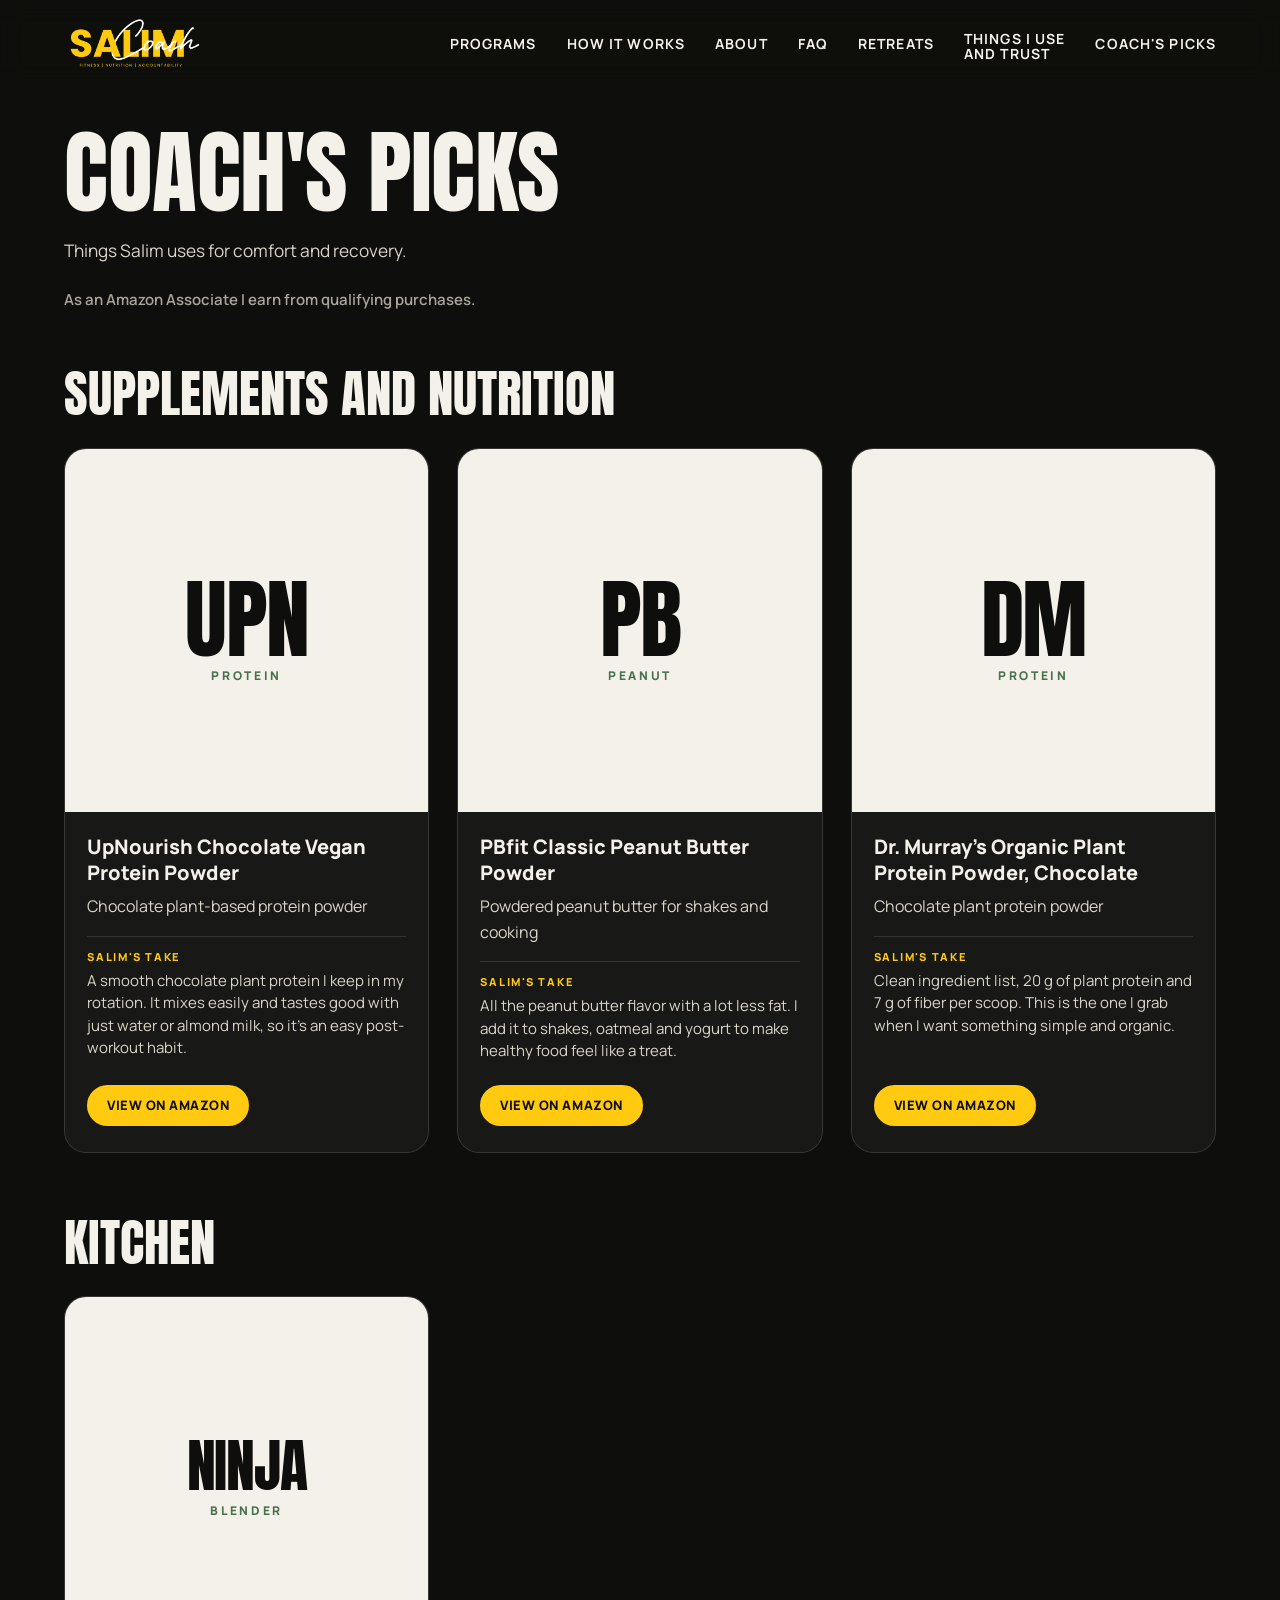
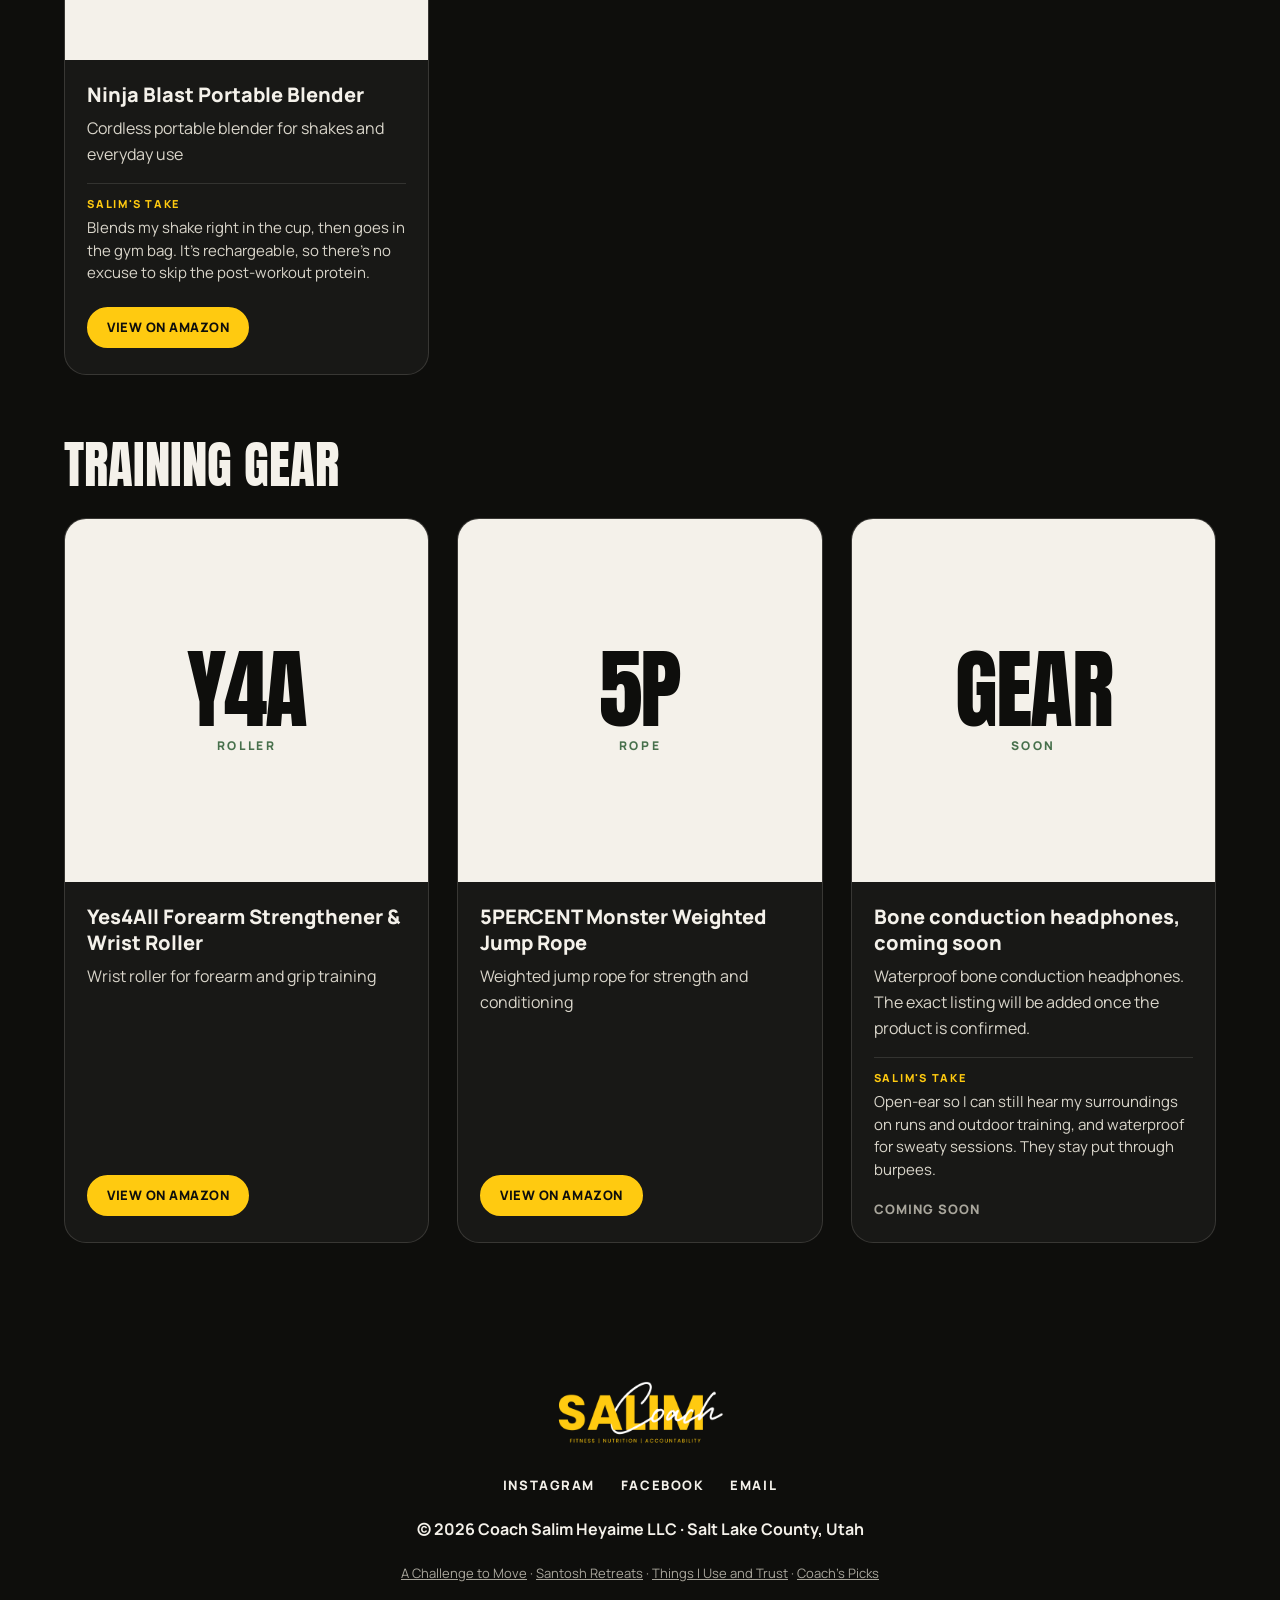
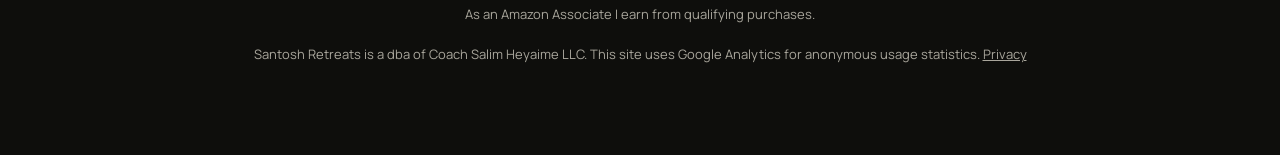
==== commit 22e9e242: "Preview: add Yes4All wrist roller and 5PERCENT jump rope cards Add two Training gear cards, with typ" ====
--- a/picks/index.html
+++ b/picks/index.html
@@ -70,6 +70,9 @@
     PBfit (https://www.amazon.com/dp/B01KKEECLS): PBfit Classic Peanut Butter Powder 30 Oz, Peanut Spread with 8g Protein
     Dr. Murray's (https://www.amazon.com/dp/B0GVLFMT2N): Dr. Murray's Organic Plant Protein Powder, 7g Fiber, Chocolate, Keto, 1 lb
     Ninja Blast (https://www.amazon.com/dp/B0DBN6DS6F): Ninja Blast Portable Blender, Cordless, 18oz Vessel, BC151MB
+    Yes4All (https://www.amazon.com/dp/B00HGPLEX4): Yes4All Forearm Strengthener & Wrist Roller, Exercise Equipment
+    5PERCENT Monster jump rope (https://www.amazon.com/dp/B08P914ZBY): Heavy Weighted Jump Rope for Fitness 3LB, Best Weighted Jump Rope For Women And Men Weight Loss And Strength Workout, Battle Rope Shape Heavy Skipping Power Jumping Rope For Total Body Workouts
+    A separate 5 lb ASIN was not found, so this card links the parent listing B08P914ZBY.
     Bone conduction headphones: brand and exact listing could not be confirmed from the cut-off order screenshot, so this card has no Amazon link.
   -->
   <section class="picks-section" aria-labelledby="picks-supplements">
@@ -147,6 +150,28 @@
   <section class="picks-section" aria-labelledby="picks-training">
     <h2 class="h3" id="picks-training">Training gear</h2>
     <ul class="picks-grid">
+      <li class="pick-card">
+        <div class="pick-tile" aria-hidden="true">
+          <span class="pick-tile-mark">Y4A</span>
+          <span class="pick-tile-label">Roller</span>
+        </div>
+        <div class="pick-body">
+          <h3>Yes4All Forearm Strengthener &amp; Wrist Roller</h3>
+          <p class="pick-blurb">Wrist roller for forearm and grip training</p>
+          <a class="btn btn-sm" href="https://www.amazon.com/dp/B00HGPLEX4?tag=TAG_PENDING" data-amazon-asin="B00HGPLEX4" target="_blank" rel="nofollow sponsored noopener">View on Amazon</a>
+        </div>
+      </li>
+      <li class="pick-card">
+        <div class="pick-tile" aria-hidden="true">
+          <span class="pick-tile-mark">5P</span>
+          <span class="pick-tile-label">Rope</span>
+        </div>
+        <div class="pick-body">
+          <h3>5PERCENT Monster Weighted Jump Rope</h3>
+          <p class="pick-blurb">Weighted jump rope for strength and conditioning</p>
+          <a class="btn btn-sm" href="https://www.amazon.com/dp/B08P914ZBY?tag=TAG_PENDING" data-amazon-asin="B08P914ZBY" target="_blank" rel="nofollow sponsored noopener">View on Amazon</a>
+        </div>
+      </li>
       <li class="pick-card pick-card-soon">
         <div class="pick-tile" aria-hidden="true">
           <span class="pick-tile-mark">GEAR</span>
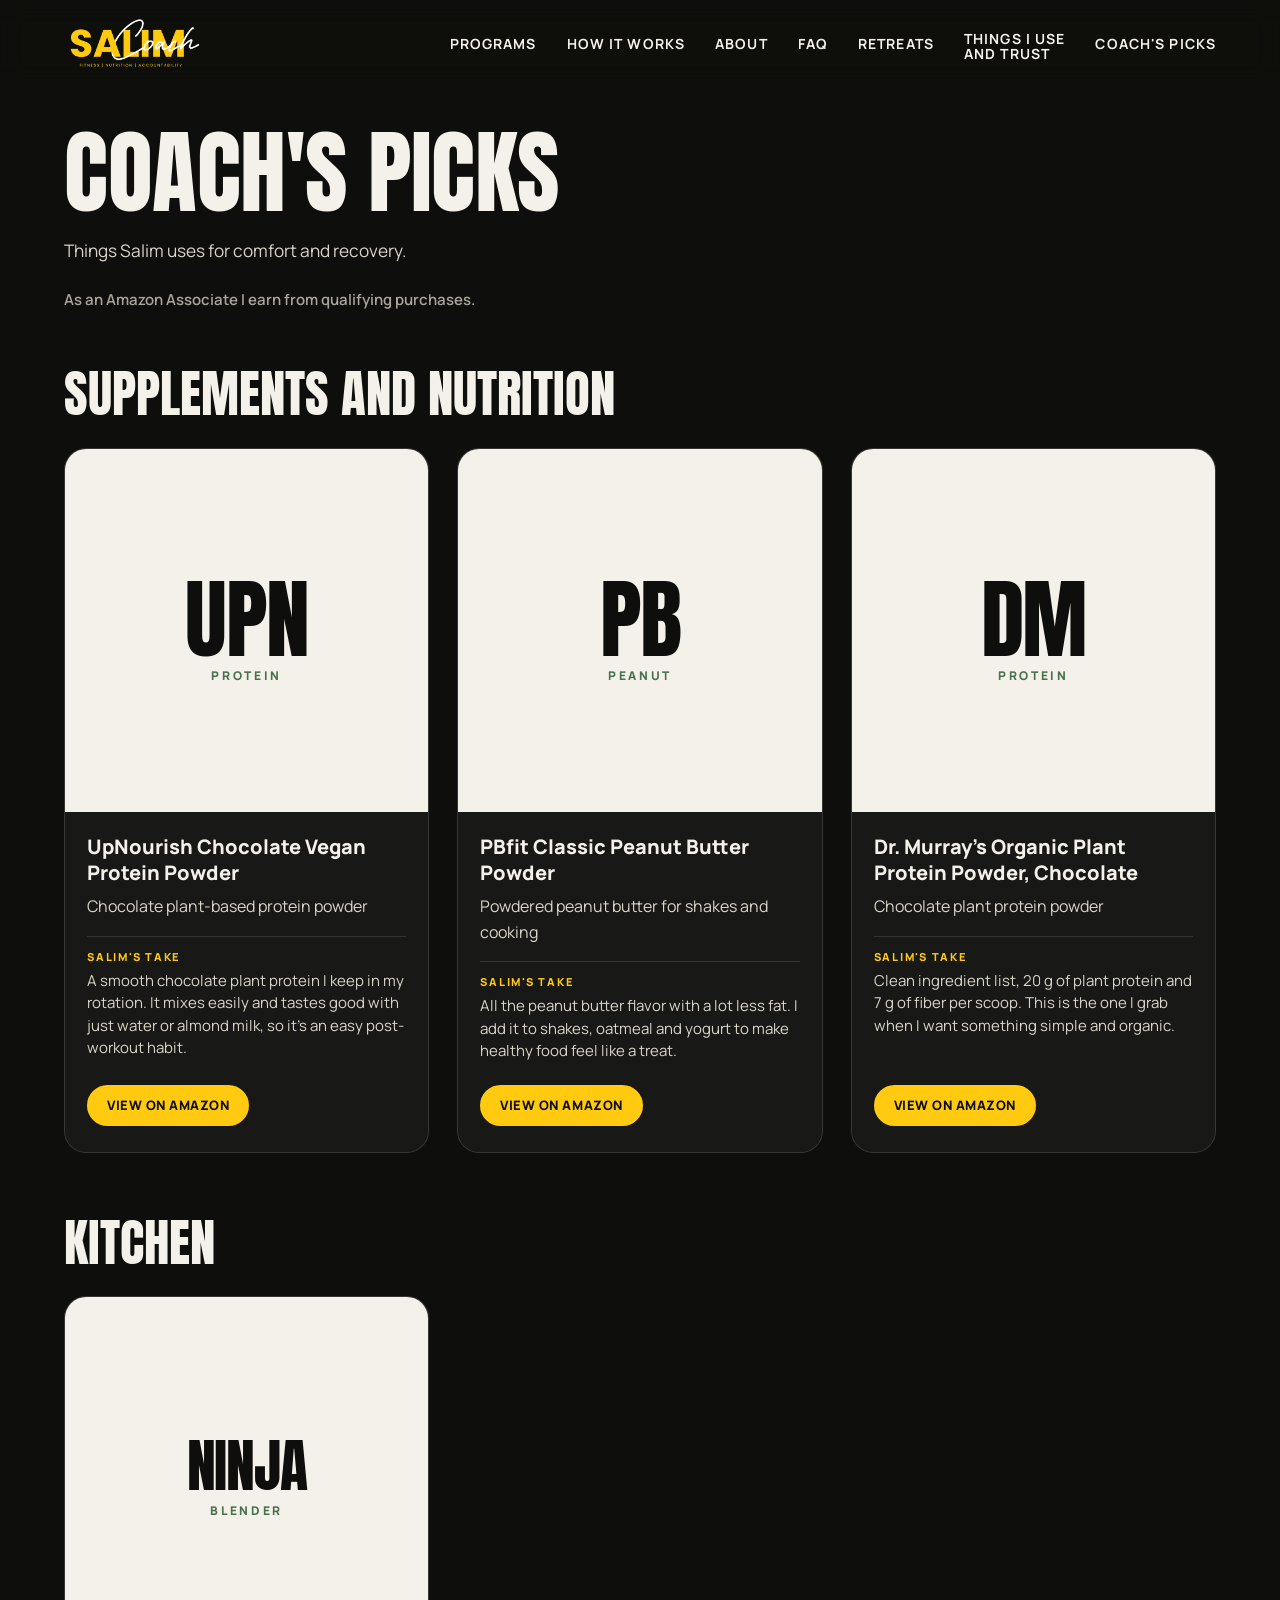
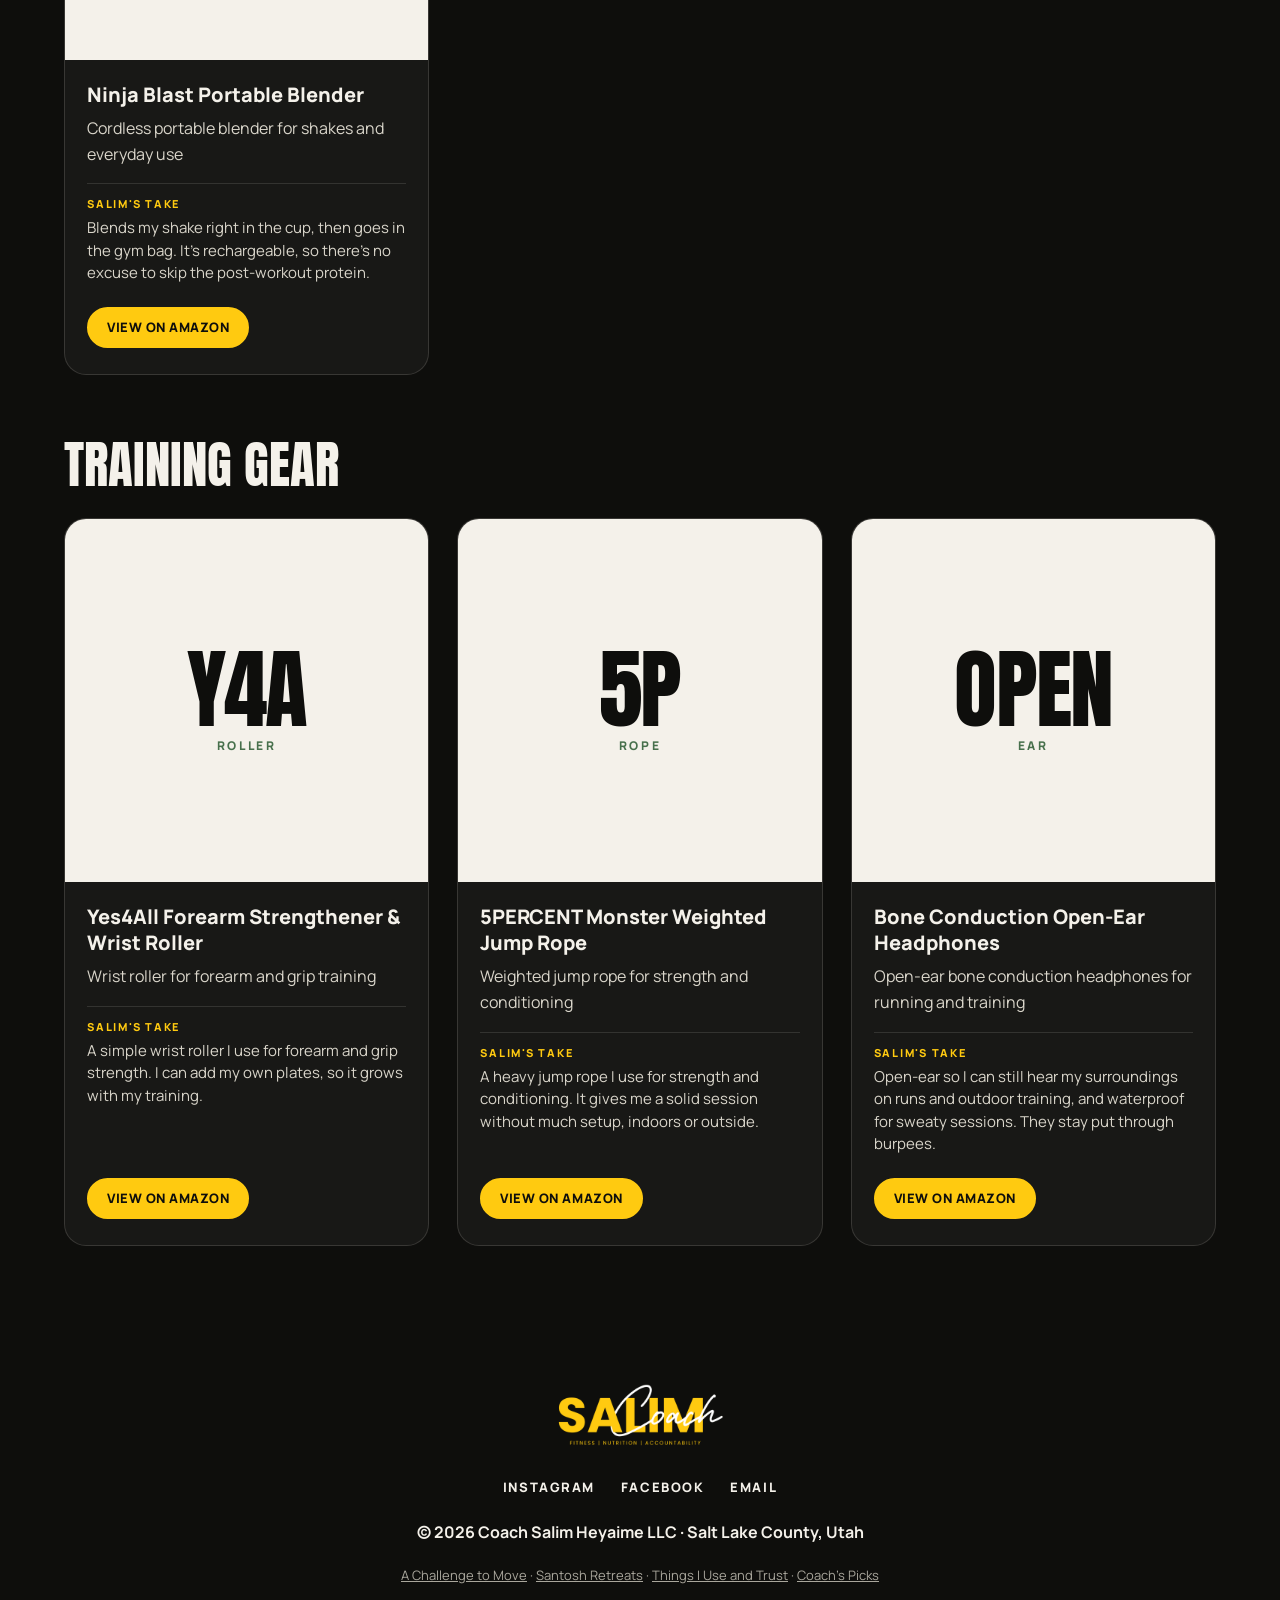
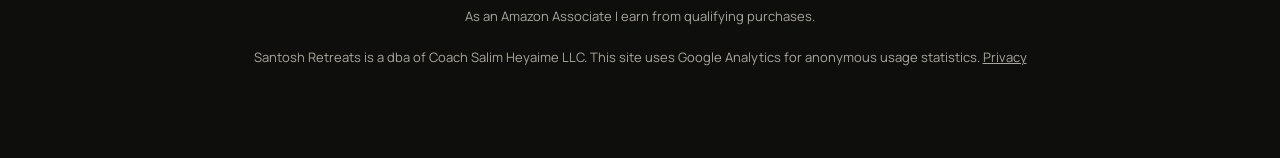
==== commit 1fbf1abc: "Preview: link Salim's bone conduction headphones and draft two takes Replace the headphones placehol" ====
--- a/picks/index.html
+++ b/picks/index.html
@@ -48,7 +48,7 @@
     <li><a href="/#about">About</a></li>
     <li><a href="/#faq">FAQ</a></li>
     <li><a href="https://santoshretreats.com" rel="noopener" target="_blank">Retreats</a></li>
-    <li><a class="nav-store" href="/store/" aria-label="Things I Use and Trust"><span>Things I Use</span><span>and Trust</span></a></li>
+    <li><a class="nav-store" href="https://hjrigx-f9.myshopify.com/" target="_blank" rel="noopener" aria-label="Things I Use and Trust"><span>Things I Use</span><span>and Trust</span></a></li>
     <li><a href="/picks/" aria-current="page">Coach's Picks</a></li>
   </ul></nav>
 </header>
@@ -63,8 +63,8 @@
   <!--
     Product images are on-brand typographic placeholders.
     Amazon Associates rules require official images from SiteStripe or the Product Advertising API.
-    Affiliate tag is hardcoded as TAG_PENDING in each href so links work without JavaScript.
-    Replace TAG_PENDING in js/amazon-tag.js and in the hrefs when the tracking tag is issued.
+    Affiliate tag jorgesheyaime-20 is hardcoded in each href so links work without JavaScript.
+    The same tag is set in js/amazon-tag.js.
     Official Amazon titles verified 22 Nov 2026 (America/Denver):
     UpNourish (https://www.amazon.com/dp/B0976CG3QY): UpNourish Chocolate Vegan Protein Powder 54 Superfoods Powder,1.5 Billion CFU Probiotics 21g Plant Based Protein,No Sugar No Dairy No GMO Dairy Free,Meal Replacement Shake Keto-Friendly Low-Carb Diet,15 Servings
     PBfit (https://www.amazon.com/dp/B01KKEECLS): PBfit Classic Peanut Butter Powder 30 Oz, Peanut Spread with 8g Protein
@@ -73,7 +73,8 @@
     Yes4All (https://www.amazon.com/dp/B00HGPLEX4): Yes4All Forearm Strengthener & Wrist Roller, Exercise Equipment
     5PERCENT Monster jump rope (https://www.amazon.com/dp/B08P914ZBY): Heavy Weighted Jump Rope for Fitness 3LB, Best Weighted Jump Rope For Women And Men Weight Loss And Strength Workout, Battle Rope Shape Heavy Skipping Power Jumping Rope For Total Body Workouts
     A separate 5 lb ASIN was not found, so this card links the parent listing B08P914ZBY.
-    Bone conduction headphones: brand and exact listing could not be confirmed from the cut-off order screenshot, so this card has no Amazon link.
+    Headphones (https://www.amazon.com/dp/B0HLBCFK1P): Bone Conduction Waterproof Headphones , Bluetooth 6.0, 22g Lightweight Open Ear Headphones with Noise-Reducing Mic, Clear Balanced Audio, 10H Playtime, Water-Resistant for Running, Cycling & Workouts
+    Confirmed from Salim's Amazon seller-feedback email to jheyaime@gmail.com on 18 Nov 2026 for order 114-9221259-1043435 (ordered 14 Nov 2026, 32.21 USD, seller MJOFFIN Offcial).
   -->
   <section class="picks-section" aria-labelledby="picks-supplements">
     <h2 class="h3" id="picks-supplements">Supplements and nutrition</h2>
@@ -90,7 +91,7 @@
             <p class="pick-take-label">Salim's take</p>
             <p class="pick-take-text">A smooth chocolate plant protein I keep in my rotation. It mixes easily and tastes good with just water or almond milk, so it's an easy post-workout habit.</p>
           </div>
-          <a class="btn btn-sm" href="https://www.amazon.com/dp/B0976CG3QY?tag=TAG_PENDING" data-amazon-asin="B0976CG3QY" target="_blank" rel="nofollow sponsored noopener">View on Amazon</a>
+          <a class="btn btn-sm" href="https://www.amazon.com/dp/B0976CG3QY?tag=jorgesheyaime-20" data-amazon-asin="B0976CG3QY" target="_blank" rel="noopener sponsored">View on Amazon</a>
         </div>
       </li>
       <li class="pick-card">
@@ -105,7 +106,7 @@
             <p class="pick-take-label">Salim's take</p>
             <p class="pick-take-text">All the peanut butter flavor with a lot less fat. I add it to shakes, oatmeal and yogurt to make healthy food feel like a treat.</p>
           </div>
-          <a class="btn btn-sm" href="https://www.amazon.com/dp/B01KKEECLS?tag=TAG_PENDING" data-amazon-asin="B01KKEECLS" target="_blank" rel="nofollow sponsored noopener">View on Amazon</a>
+          <a class="btn btn-sm" href="https://www.amazon.com/dp/B01KKEECLS?tag=jorgesheyaime-20" data-amazon-asin="B01KKEECLS" target="_blank" rel="noopener sponsored">View on Amazon</a>
         </div>
       </li>
       <li class="pick-card">
@@ -120,7 +121,7 @@
             <p class="pick-take-label">Salim's take</p>
             <p class="pick-take-text">Clean ingredient list, 20 g of plant protein and 7 g of fiber per scoop. This is the one I grab when I want something simple and organic.</p>
           </div>
-          <a class="btn btn-sm" href="https://www.amazon.com/dp/B0GVLFMT2N?tag=TAG_PENDING" data-amazon-asin="B0GVLFMT2N" target="_blank" rel="nofollow sponsored noopener">View on Amazon</a>
+          <a class="btn btn-sm" href="https://www.amazon.com/dp/B0GVLFMT2N?tag=jorgesheyaime-20" data-amazon-asin="B0GVLFMT2N" target="_blank" rel="noopener sponsored">View on Amazon</a>
         </div>
       </li>
     </ul>
@@ -141,7 +142,7 @@
             <p class="pick-take-label">Salim's take</p>
             <p class="pick-take-text">Blends my shake right in the cup, then goes in the gym bag. It's rechargeable, so there's no excuse to skip the post-workout protein.</p>
           </div>
-          <a class="btn btn-sm" href="https://www.amazon.com/dp/B0DBN6DS6F?tag=TAG_PENDING" data-amazon-asin="B0DBN6DS6F" target="_blank" rel="nofollow sponsored noopener">View on Amazon</a>
+          <a class="btn btn-sm" href="https://www.amazon.com/dp/B0DBN6DS6F?tag=jorgesheyaime-20" data-amazon-asin="B0DBN6DS6F" target="_blank" rel="noopener sponsored">View on Amazon</a>
         </div>
       </li>
     </ul>
@@ -158,7 +159,11 @@
         <div class="pick-body">
           <h3>Yes4All Forearm Strengthener &amp; Wrist Roller</h3>
           <p class="pick-blurb">Wrist roller for forearm and grip training</p>
-          <a class="btn btn-sm" href="https://www.amazon.com/dp/B00HGPLEX4?tag=TAG_PENDING" data-amazon-asin="B00HGPLEX4" target="_blank" rel="nofollow sponsored noopener">View on Amazon</a>
+          <div class="pick-take">
+            <p class="pick-take-label">Salim's take</p>
+            <p class="pick-take-text">A simple wrist roller I use for forearm and grip strength. I can add my own plates, so it grows with my training.</p>
+          </div>
+          <a class="btn btn-sm" href="https://www.amazon.com/dp/B00HGPLEX4?tag=jorgesheyaime-20" data-amazon-asin="B00HGPLEX4" target="_blank" rel="noopener sponsored">View on Amazon</a>
         </div>
       </li>
       <li class="pick-card">
@@ -169,22 +174,26 @@
         <div class="pick-body">
           <h3>5PERCENT Monster Weighted Jump Rope</h3>
           <p class="pick-blurb">Weighted jump rope for strength and conditioning</p>
-          <a class="btn btn-sm" href="https://www.amazon.com/dp/B08P914ZBY?tag=TAG_PENDING" data-amazon-asin="B08P914ZBY" target="_blank" rel="nofollow sponsored noopener">View on Amazon</a>
-        </div>
-      </li>
-      <li class="pick-card pick-card-soon">
-        <div class="pick-tile" aria-hidden="true">
-          <span class="pick-tile-mark">GEAR</span>
-          <span class="pick-tile-label">Soon</span>
-        </div>
-        <div class="pick-body">
-          <h3>Bone conduction headphones, coming soon</h3>
-          <p class="pick-blurb">Waterproof bone conduction headphones. The exact listing will be added once the product is confirmed.</p>
+          <div class="pick-take">
+            <p class="pick-take-label">Salim's take</p>
+            <p class="pick-take-text">A heavy jump rope I use for strength and conditioning. It gives me a solid session without much setup, indoors or outside.</p>
+          </div>
+          <a class="btn btn-sm" href="https://www.amazon.com/dp/B08P914ZBY?tag=jorgesheyaime-20" data-amazon-asin="B08P914ZBY" target="_blank" rel="noopener sponsored">View on Amazon</a>
+        </div>
+      </li>
+      <li class="pick-card">
+        <div class="pick-tile" aria-hidden="true">
+          <span class="pick-tile-mark">OPEN</span>
+          <span class="pick-tile-label">Ear</span>
+        </div>
+        <div class="pick-body">
+          <h3>Bone Conduction Open-Ear Headphones</h3>
+          <p class="pick-blurb">Open-ear bone conduction headphones for running and training</p>
           <div class="pick-take">
             <p class="pick-take-label">Salim's take</p>
             <p class="pick-take-text">Open-ear so I can still hear my surroundings on runs and outdoor training, and waterproof for sweaty sessions. They stay put through burpees.</p>
           </div>
-          <p class="pick-soon">Coming soon</p>
+          <a class="btn btn-sm" href="https://www.amazon.com/dp/B0HLBCFK1P?tag=jorgesheyaime-20" data-amazon-asin="B0HLBCFK1P" target="_blank" rel="noopener sponsored">View on Amazon</a>
         </div>
       </li>
     </ul>
@@ -199,7 +208,7 @@
     <li><a href="/#contact">Email</a></li>
   </ul>
   <p class="foot-legal">© 2026 Coach Salim Heyaime LLC · Salt Lake County, Utah</p>
-  <p class="foot-small"><a href="https://book.coachsalimheyaime.com/" rel="noopener" target="_blank">A Challenge to Move</a> · <a href="https://santoshretreats.com/" rel="noopener" target="_blank">Santosh Retreats</a> · <a href="/store/">Things I Use and Trust</a> · <a href="/picks/">Coach's Picks</a></p>
+  <p class="foot-small"><a href="https://book.coachsalimheyaime.com/" rel="noopener" target="_blank">A Challenge to Move</a> · <a href="https://santoshretreats.com/" rel="noopener" target="_blank">Santosh Retreats</a> · <a href="https://hjrigx-f9.myshopify.com/" target="_blank" rel="noopener">Things I Use and Trust</a> · <a href="/picks/">Coach's Picks</a></p>
   <p class="foot-disclosure">As an Amazon Associate I earn from qualifying purchases.</p>
   <p class="foot-small">Santosh Retreats is a dba of Coach Salim Heyaime LLC. This site uses Google Analytics for anonymous usage statistics. <a href="/privacy/">Privacy</a></p>
 </footer>
--- a/css/coach.css
+++ b/css/coach.css
@@ -69,6 +69,7 @@
 .hero-bg{position:absolute;inset:0;pointer-events:none;overflow:hidden}
 .hero-ghost{position:absolute;right:-2vw;bottom:-6vw;font:400 clamp(180px,38vw,620px)/.8 var(--f-d);color:transparent;-webkit-text-stroke:1.5px rgba(255,202,16,.16);letter-spacing:-.02em;user-select:none;white-space:nowrap}
 .hero-copy{position:relative;z-index:2}
+@media (min-width:900px){.hero-copy{padding-left:clamp(48px,5vw,96px)}}
 .hero-title{font:400 clamp(58px,10.5vw,176px)/.86 var(--f-d);text-transform:uppercase;margin-bottom:24px}
 .hero-title .line{display:block;overflow:hidden;padding-bottom:.04em}
 .hero-title .accent{color:var(--volt)}
@@ -112,11 +113,15 @@
 
 /* programs */
 .programs{padding:var(--sec) 0}
-.cards{display:grid;gap:18px;padding:0 var(--pad);max-width:1400px;margin:0 auto}
+.cards{display:grid;gap:18px;padding:0 var(--pad);max-width:1400px;margin:0 auto;align-items:stretch}
 @media (min-width:760px){.cards{grid-template-columns:repeat(2,1fr)}}
 @media (min-width:1200px){.cards{grid-template-columns:repeat(4,1fr)}}
-.card{position:relative;display:flex;flex-direction:column;background:var(--ink-2);border:1px solid #2a2a26;border-radius:var(--r);padding:30px 26px 26px;transition:border-color .4s,transform .5s var(--ease)}
-.card:hover{border-color:var(--volt);transform:translateY(-6px)}
+.card{position:relative;display:flex;flex-direction:column;height:100%;background:var(--ink-2);border:1px solid #2a2a26;border-radius:var(--r);padding:30px 26px 26px;transition:border-color .4s;transform:none}
+/* Subgrid lines up number, kind, title, body, ticks and button across a row. Six children: .card-num, .card-kind, h3, p, .ticks, .card-link */
+@supports (grid-template-rows:subgrid){
+  .card{display:grid;grid-template-rows:subgrid;grid-row:span 6;height:auto}
+}
+.card:hover{border-color:var(--volt)}
 .card-num{font:400 56px/1 var(--f-d);color:transparent;-webkit-text-stroke:1px var(--volt)}
 .card-kind{margin:16px 0 8px;font:800 11px/1 var(--f-b);letter-spacing:.2em;text-transform:uppercase;color:var(--mute)}
 .card h3{font:400 clamp(28px,2.3vw,34px)/1 var(--f-d);text-transform:uppercase;margin-bottom:14px}
@@ -124,7 +129,7 @@
 .ticks{margin-bottom:24px;display:grid;gap:9px;font-size:14px;font-weight:600}
 .ticks li{position:relative;padding-left:24px}
 .ticks li::before{content:"";position:absolute;left:0;top:.45em;width:12px;height:7px;border-left:2.5px solid var(--volt);border-bottom:2.5px solid var(--volt);transform:rotate(-45deg)}
-.card-link{margin-top:auto;font-weight:800;font-size:14px;letter-spacing:.06em;text-transform:uppercase;text-decoration:none;color:var(--volt)}
+.card-link{margin-top:auto;align-self:end;font-weight:800;font-size:14px;letter-spacing:.06em;text-transform:uppercase;text-decoration:none;color:var(--volt)}
 .card-link:hover{text-decoration:underline;text-underline-offset:4px}
 .card-feature{background:var(--volt);color:var(--ink);border-color:var(--volt)}
 .card-feature p,.card-feature .card-kind{color:#3a3410}
@@ -214,6 +219,7 @@
 .rev figcaption{margin-top:auto;color:var(--mute);font-size:13px;font-weight:700;letter-spacing:.04em}
 .rev-more{padding:0 var(--pad);max-width:1400px;margin:24px auto 0}
 .rev-more a{color:var(--volt);font-weight:800;text-transform:uppercase;letter-spacing:.06em;font-size:14px}
+.rev-disclaimer{padding:0 var(--pad);max-width:1400px;margin:6px auto 0;color:var(--mute);font-size:12px;font-weight:500;line-height:1.35;letter-spacing:.01em}
 @media (min-width:1100px){.rev-track{display:block;columns:3;column-gap:18px;overflow:visible}.rev{break-inside:avoid;margin:0 0 18px;width:100%}}
 
 /* santosh */
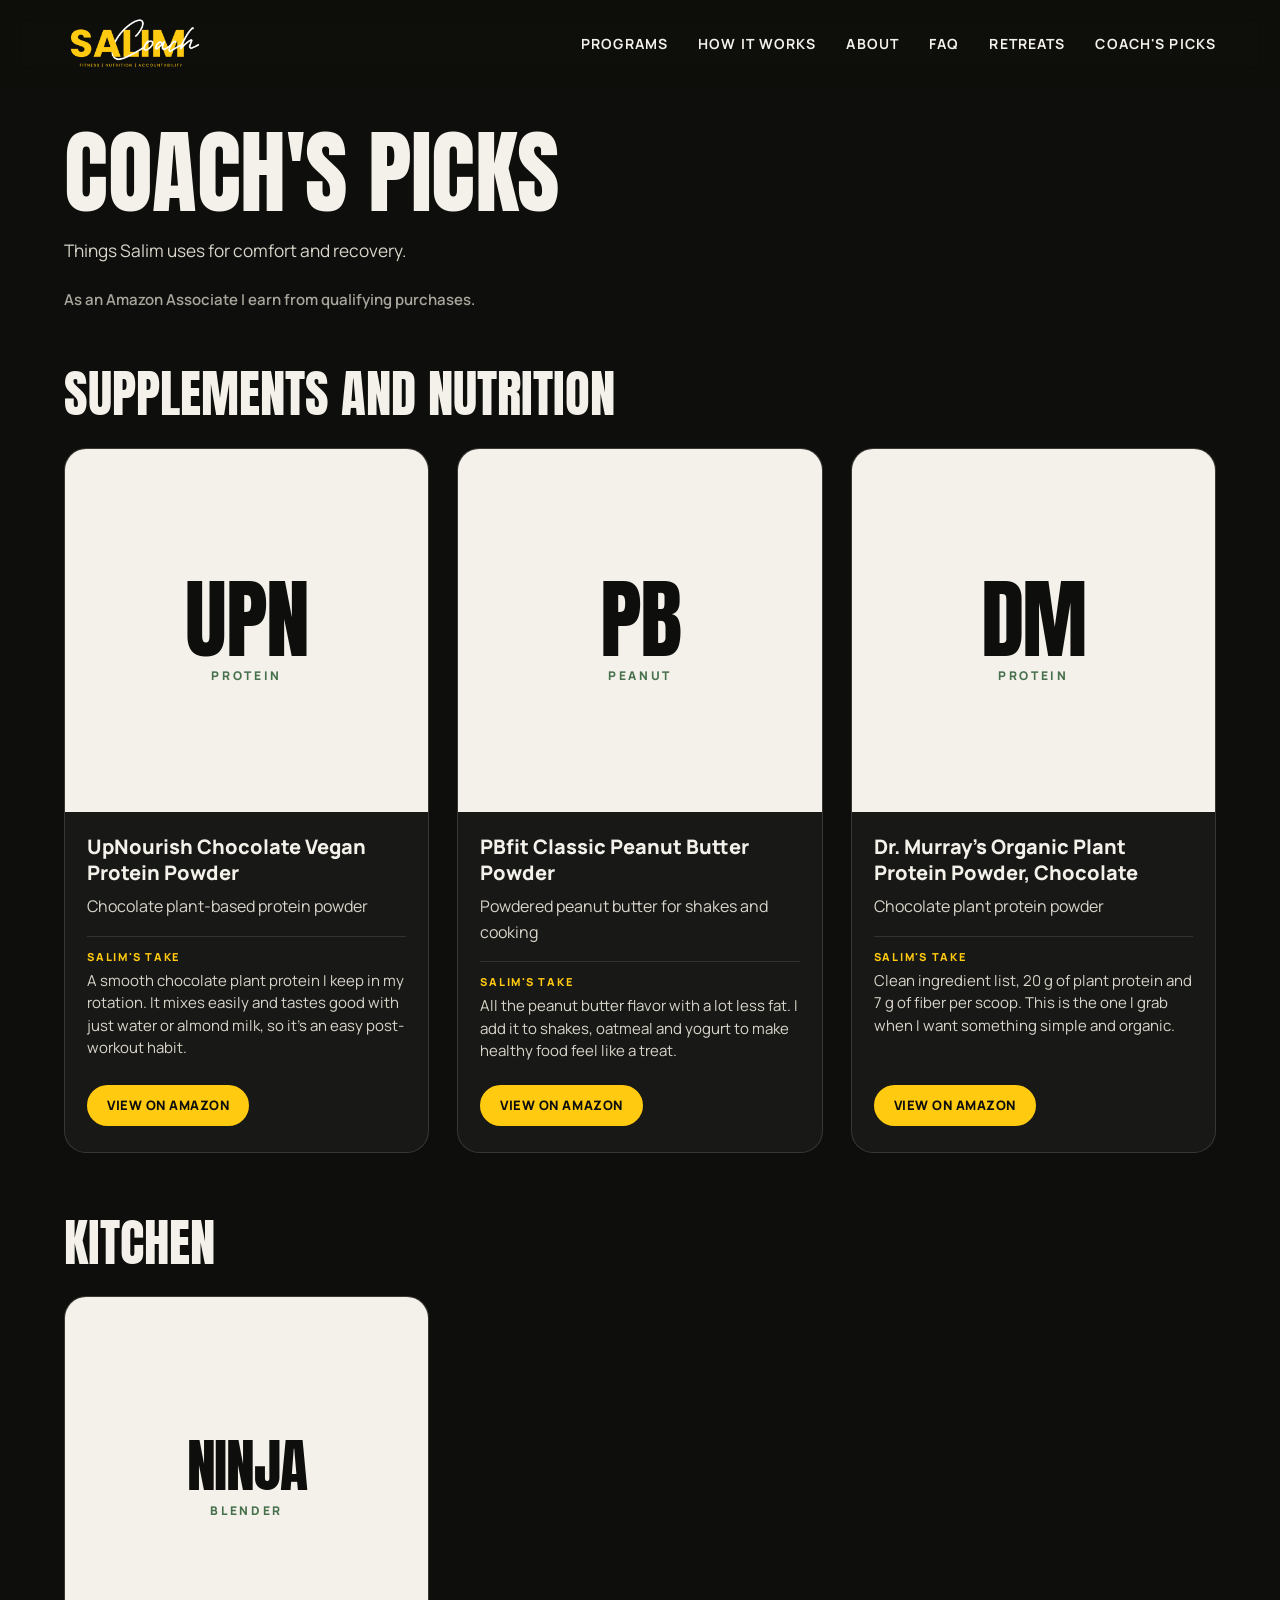
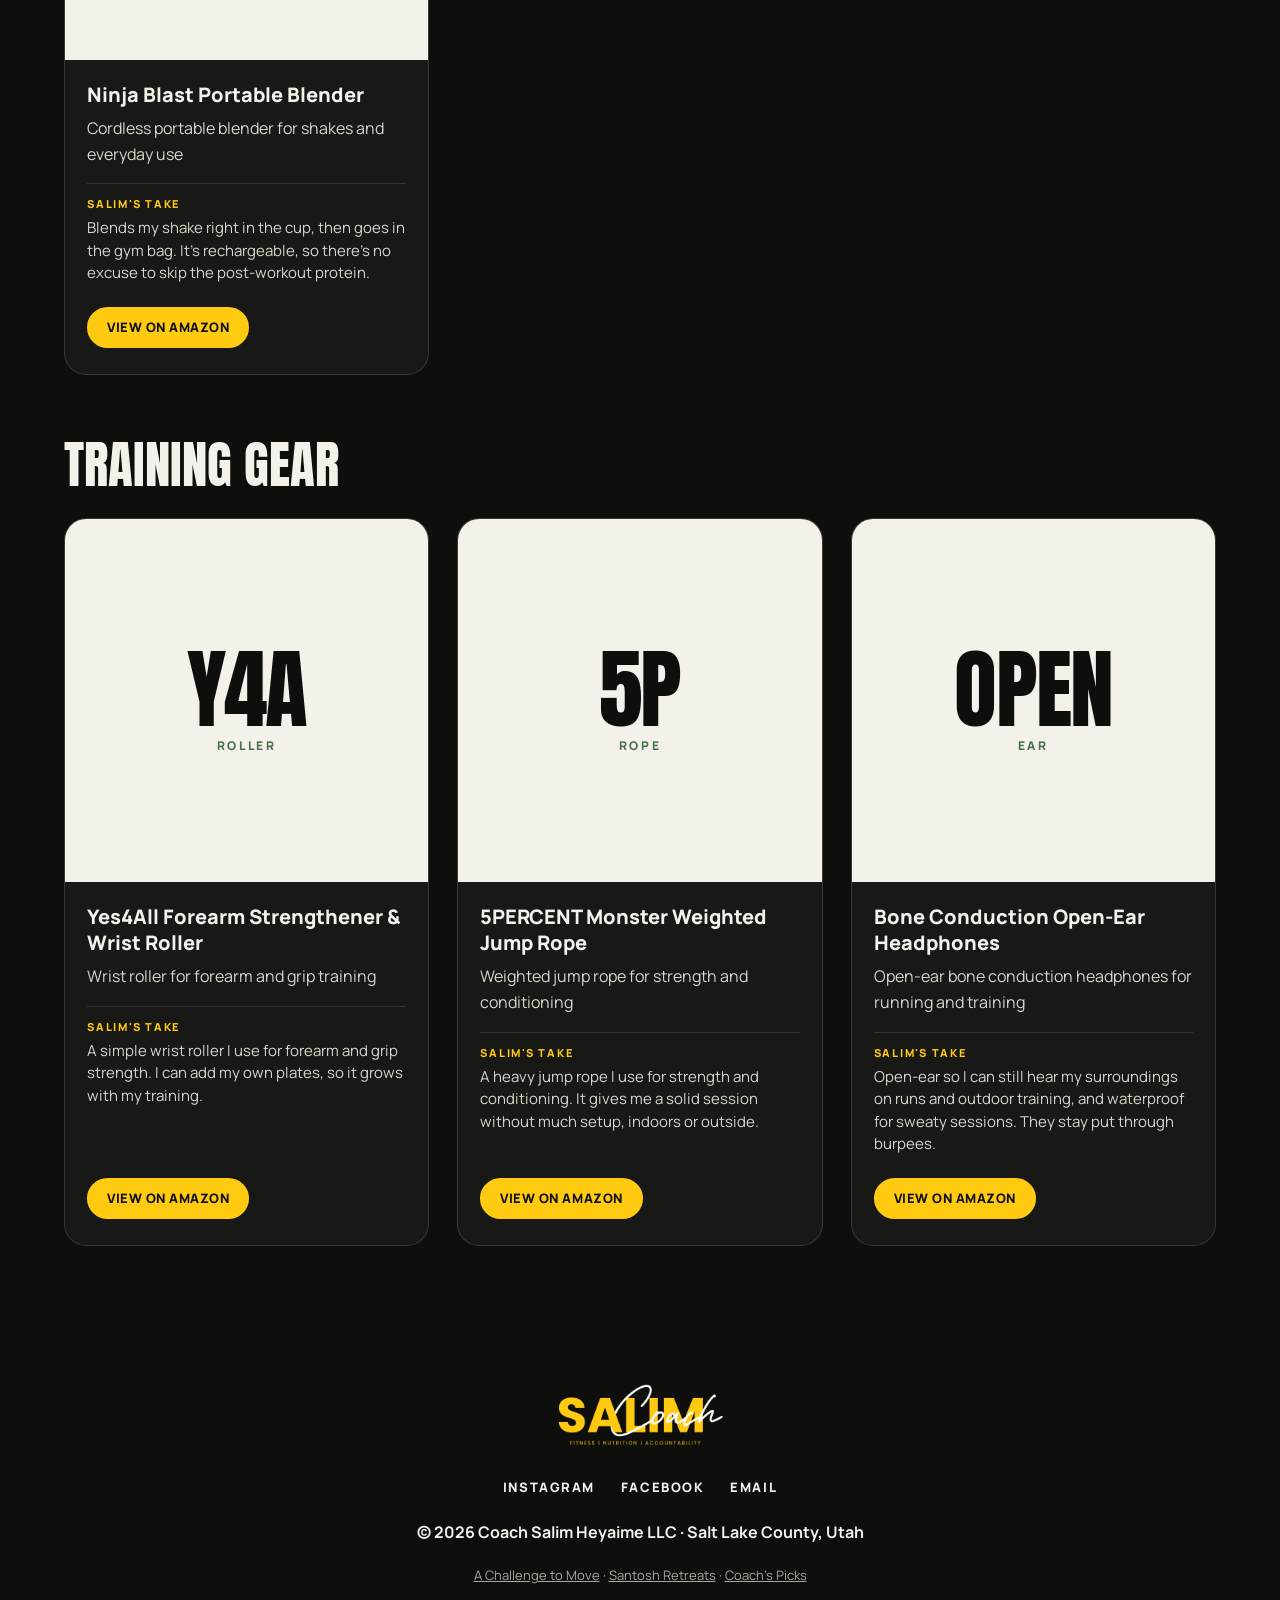
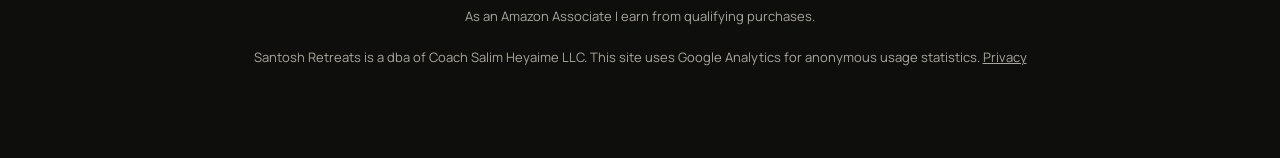
==== commit c16c19f7: "Preview: repoint Shop links to Coach's Picks and drop Shopify URLs Amazon recommendations only while" ====
--- a/picks/index.html
+++ b/picks/index.html
@@ -48,7 +48,6 @@
     <li><a href="/#about">About</a></li>
     <li><a href="/#faq">FAQ</a></li>
     <li><a href="https://santoshretreats.com" rel="noopener" target="_blank">Retreats</a></li>
-    <li><a class="nav-store" href="https://hjrigx-f9.myshopify.com/" target="_blank" rel="noopener" aria-label="Things I Use and Trust"><span>Things I Use</span><span>and Trust</span></a></li>
     <li><a href="/picks/" aria-current="page">Coach's Picks</a></li>
   </ul></nav>
 </header>
@@ -208,7 +207,7 @@
     <li><a href="/#contact">Email</a></li>
   </ul>
   <p class="foot-legal">© 2026 Coach Salim Heyaime LLC · Salt Lake County, Utah</p>
-  <p class="foot-small"><a href="https://book.coachsalimheyaime.com/" rel="noopener" target="_blank">A Challenge to Move</a> · <a href="https://santoshretreats.com/" rel="noopener" target="_blank">Santosh Retreats</a> · <a href="https://hjrigx-f9.myshopify.com/" target="_blank" rel="noopener">Things I Use and Trust</a> · <a href="/picks/">Coach's Picks</a></p>
+  <p class="foot-small"><a href="https://book.coachsalimheyaime.com/" rel="noopener" target="_blank">A Challenge to Move</a> · <a href="https://santoshretreats.com/" rel="noopener" target="_blank">Santosh Retreats</a> · <a href="/picks/">Coach's Picks</a></p>
   <p class="foot-disclosure">As an Amazon Associate I earn from qualifying purchases.</p>
   <p class="foot-small">Santosh Retreats is a dba of Coach Salim Heyaime LLC. This site uses Google Analytics for anonymous usage statistics. <a href="/privacy/">Privacy</a></p>
 </footer>
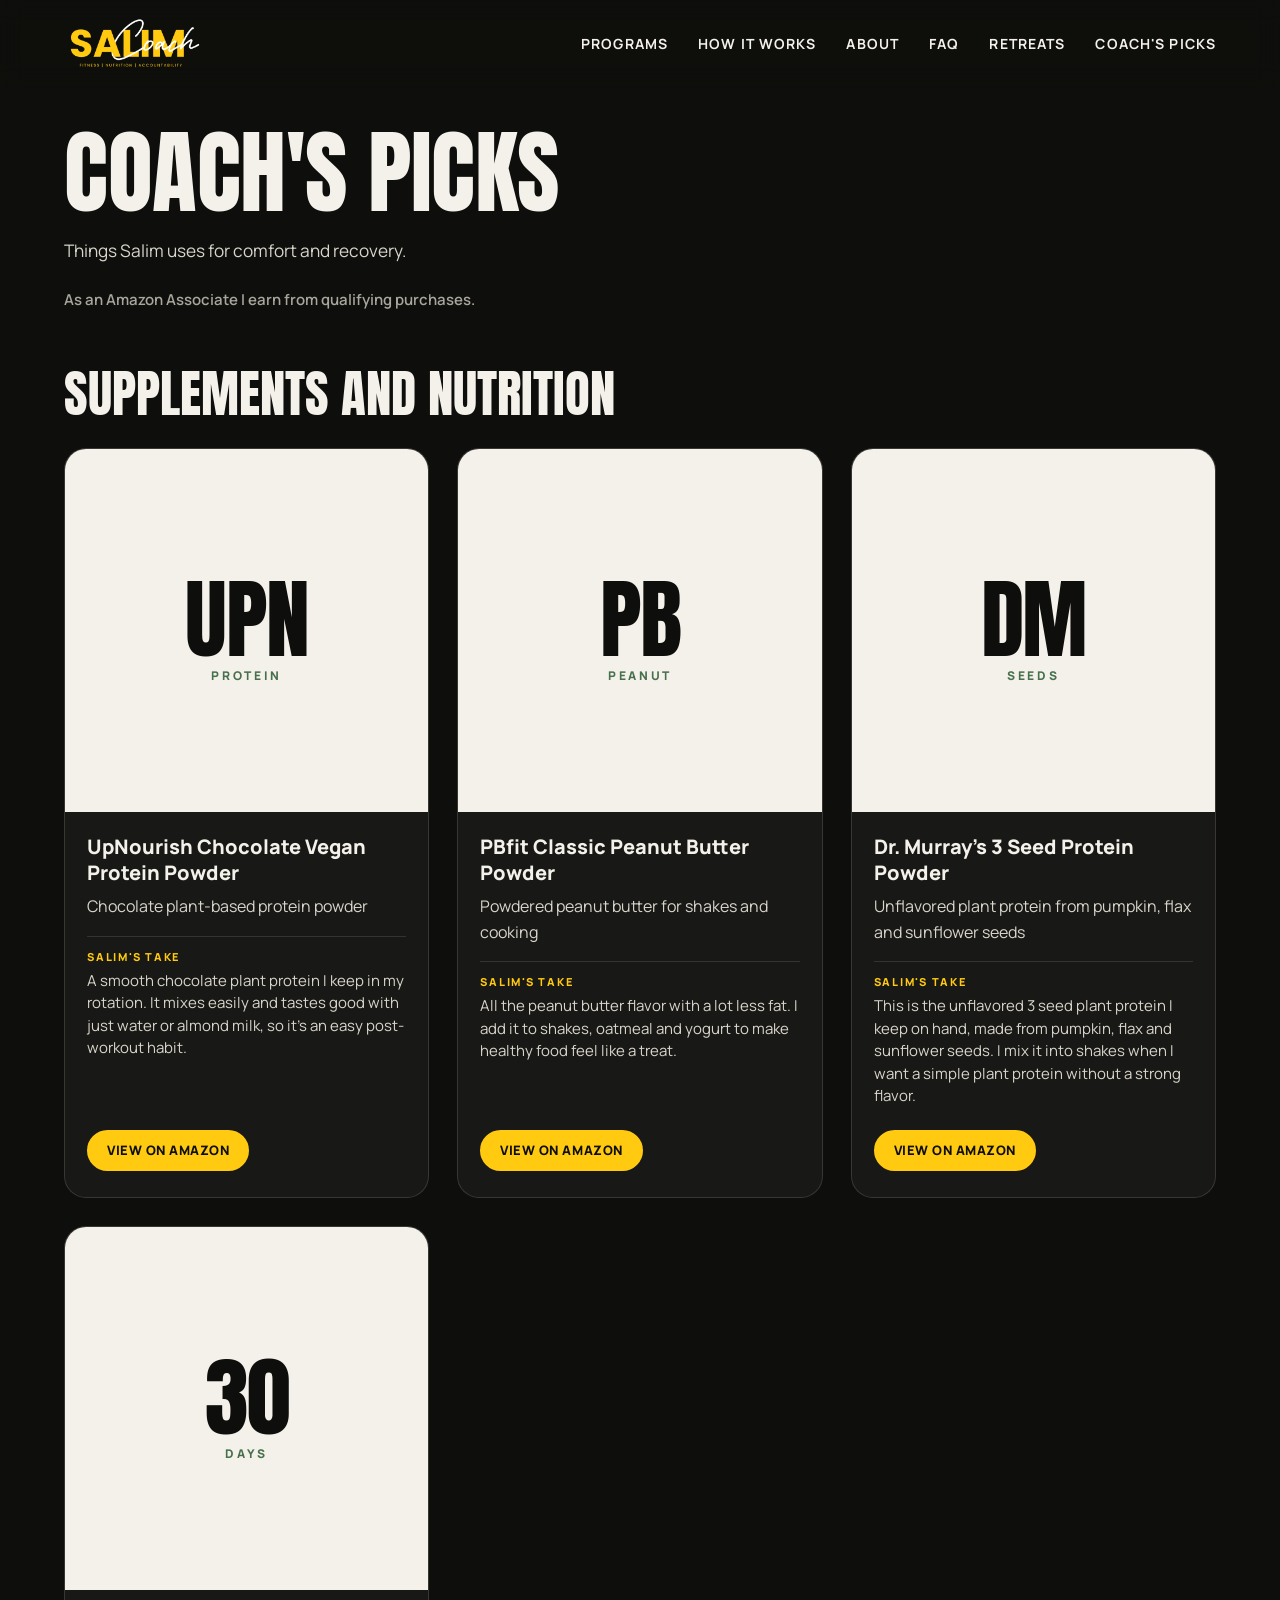
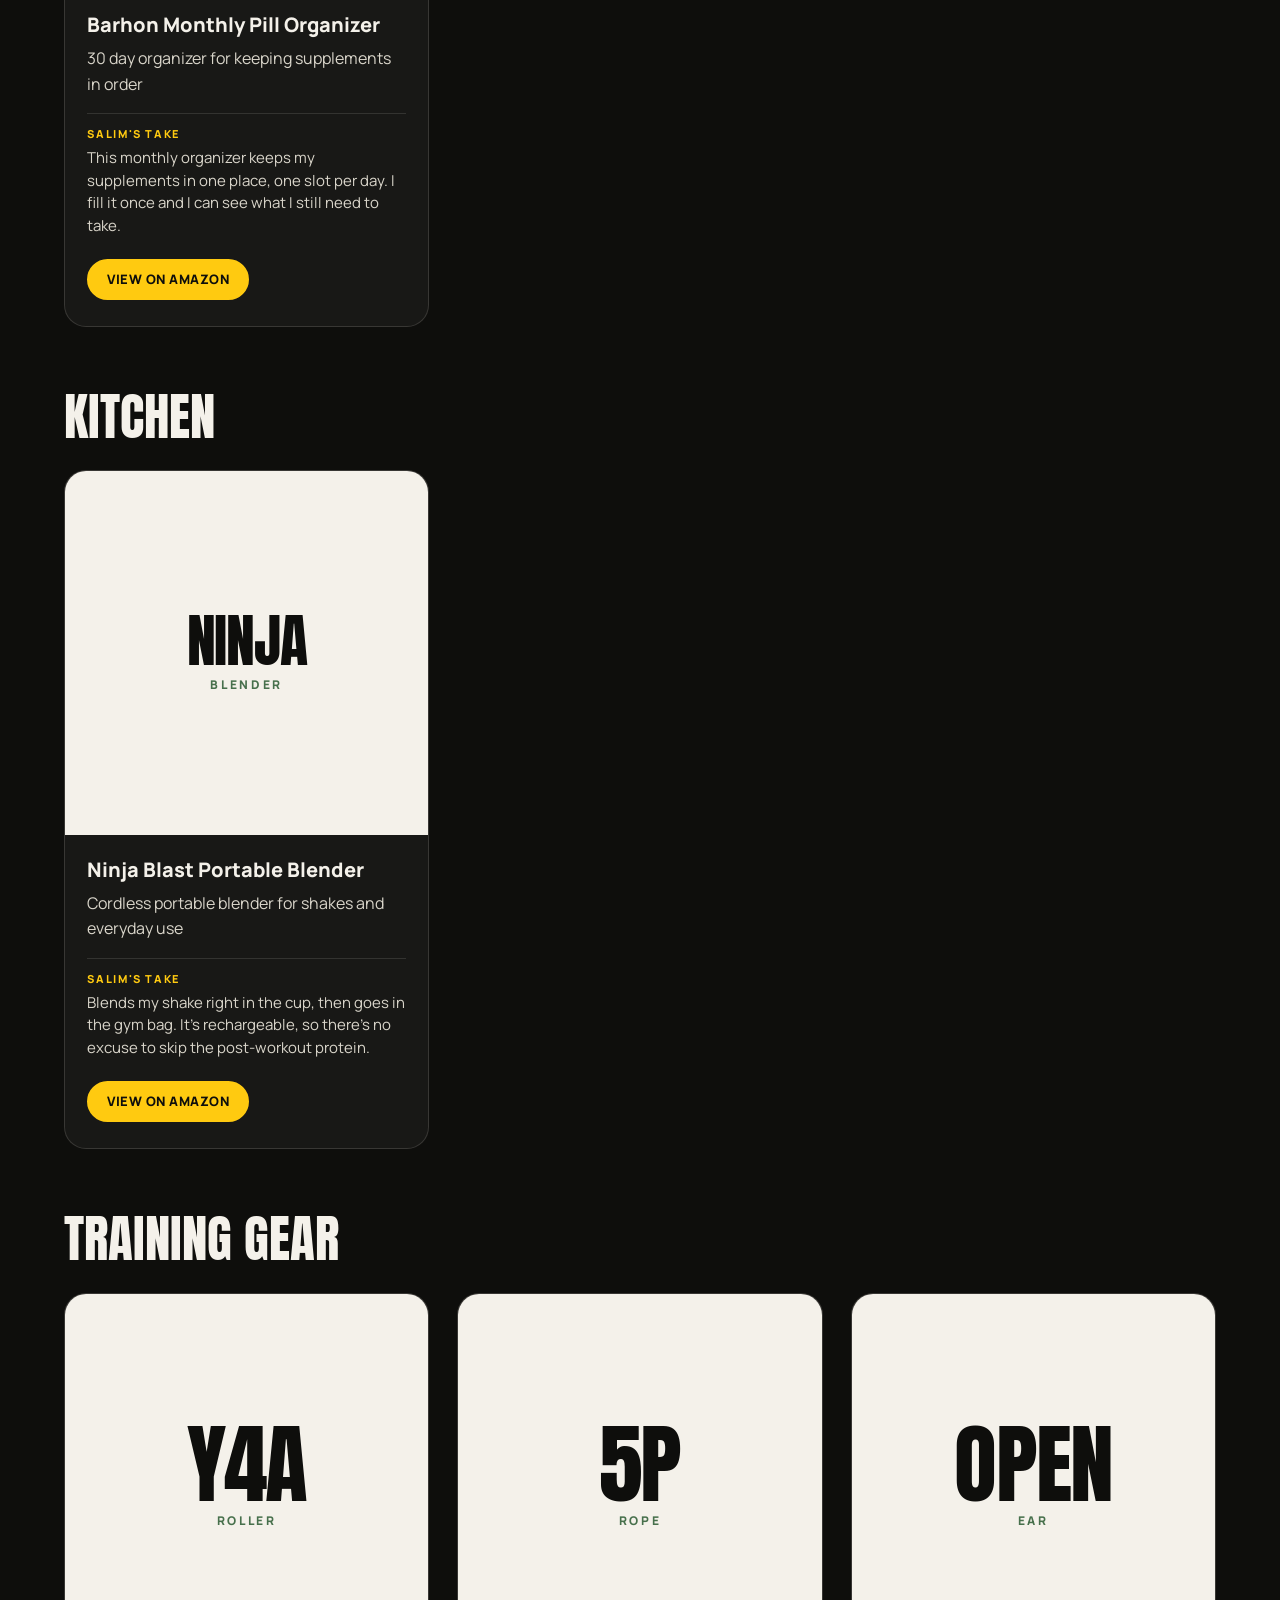
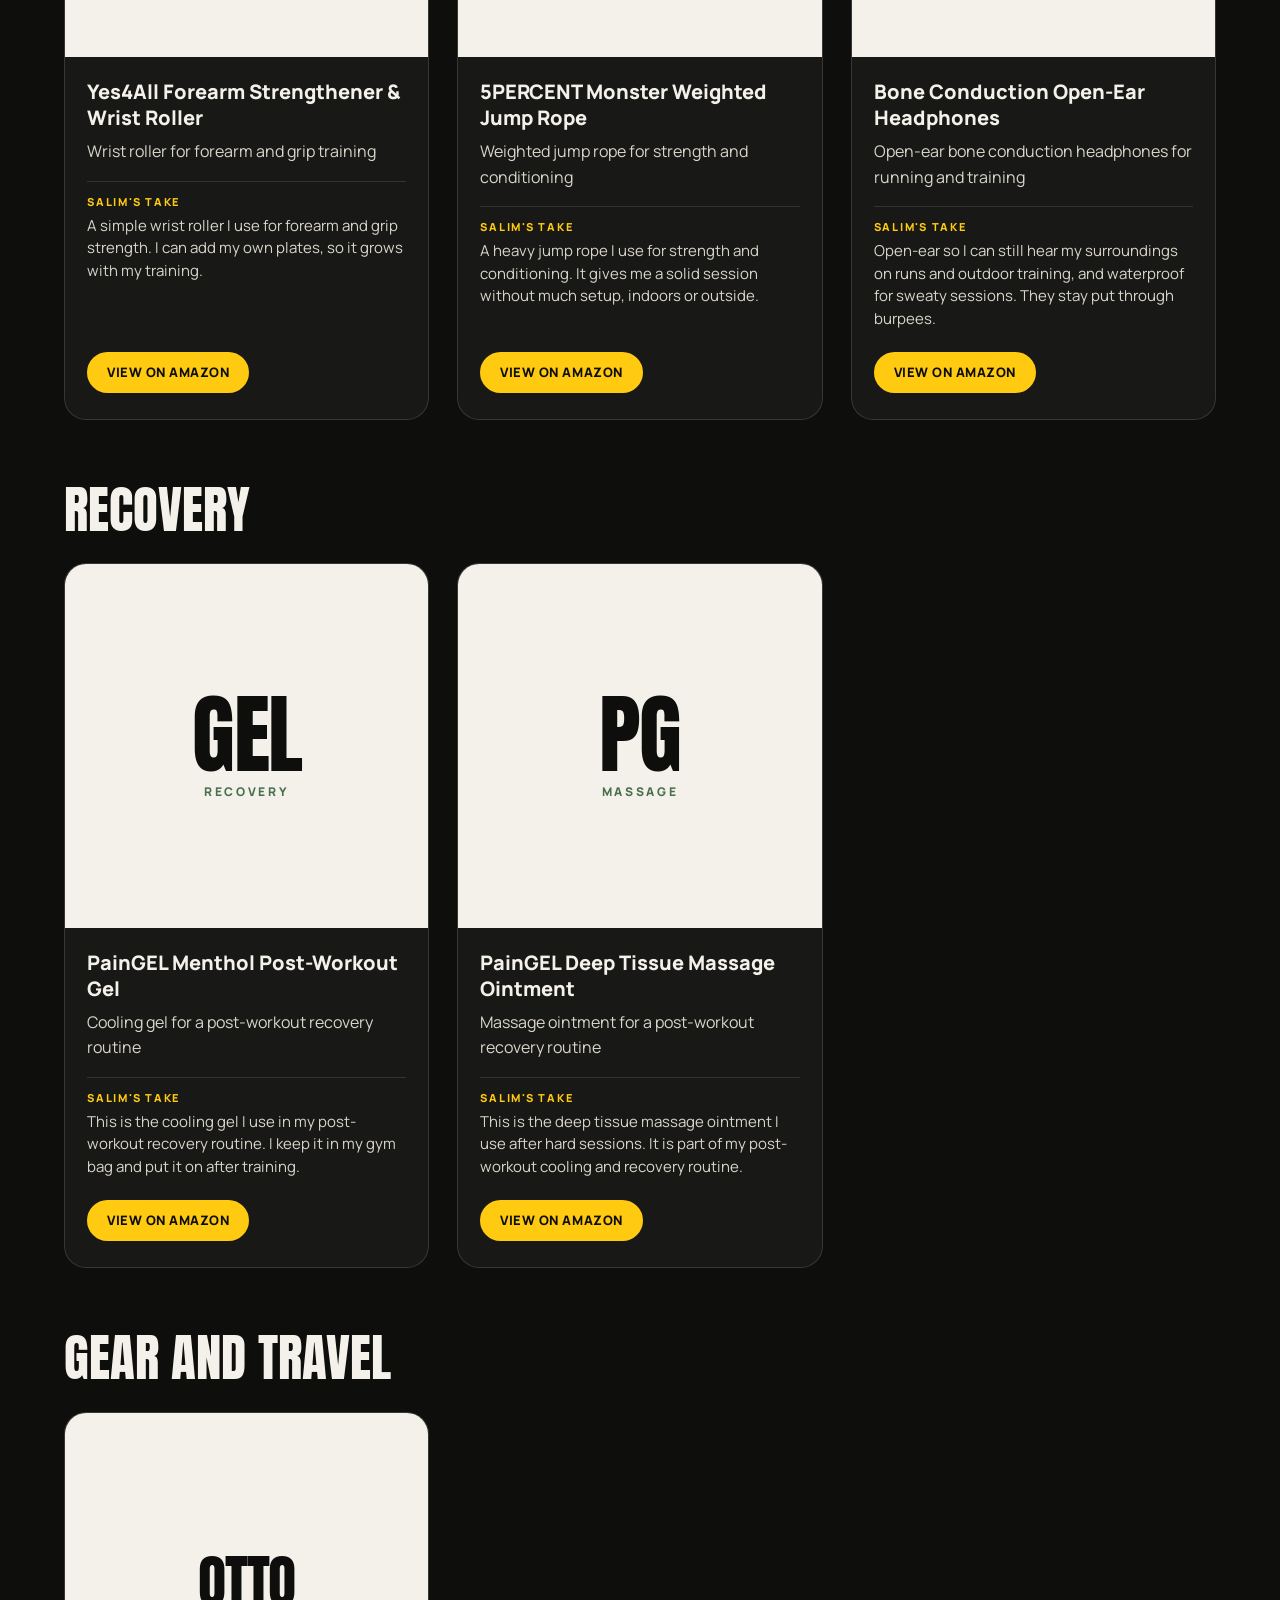
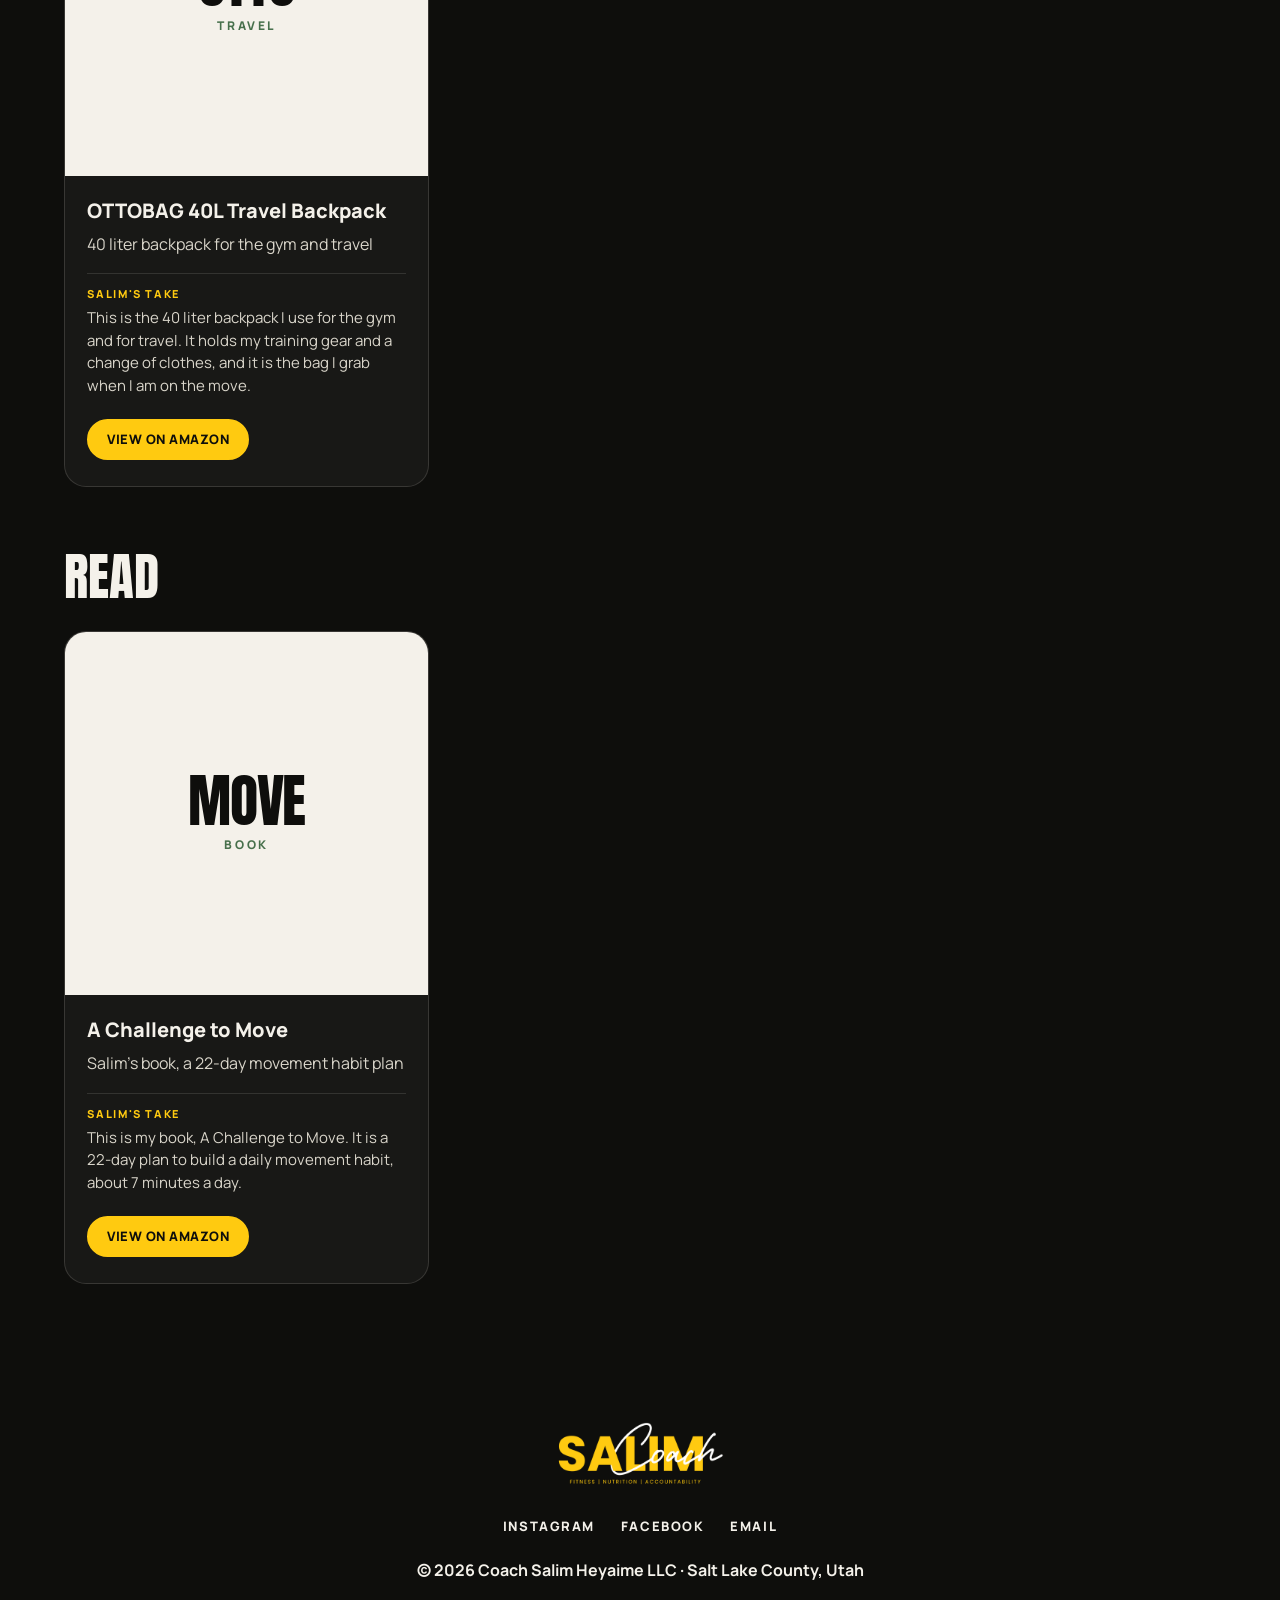
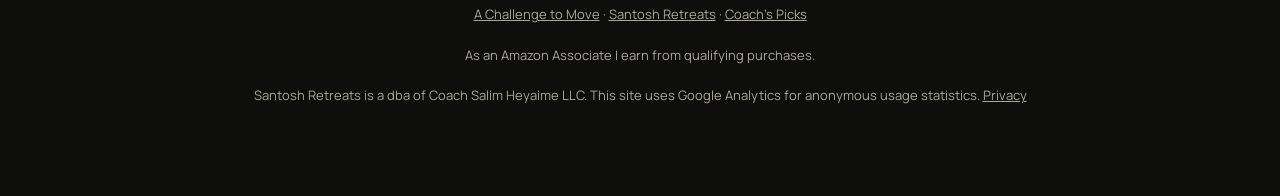
==== commit e4076a48: "Preview: add Coach's Picks batch 2 and fix Dr. Murray's 3 Seed ASIN Replace the chocolate Dr. Murray" ====
--- a/picks/index.html
+++ b/picks/index.html
@@ -64,16 +64,16 @@
     Amazon Associates rules require official images from SiteStripe or the Product Advertising API.
     Affiliate tag jorgesheyaime-20 is hardcoded in each href so links work without JavaScript.
     The same tag is set in js/amazon-tag.js.
-    Official Amazon titles verified 22 Nov 2026 (America/Denver):
-    UpNourish (https://www.amazon.com/dp/B0976CG3QY): UpNourish Chocolate Vegan Protein Powder 54 Superfoods Powder,1.5 Billion CFU Probiotics 21g Plant Based Protein,No Sugar No Dairy No GMO Dairy Free,Meal Replacement Shake Keto-Friendly Low-Carb Diet,15 Servings
-    PBfit (https://www.amazon.com/dp/B01KKEECLS): PBfit Classic Peanut Butter Powder 30 Oz, Peanut Spread with 8g Protein
-    Dr. Murray's (https://www.amazon.com/dp/B0GVLFMT2N): Dr. Murray's Organic Plant Protein Powder, 7g Fiber, Chocolate, Keto, 1 lb
-    Ninja Blast (https://www.amazon.com/dp/B0DBN6DS6F): Ninja Blast Portable Blender, Cordless, 18oz Vessel, BC151MB
-    Yes4All (https://www.amazon.com/dp/B00HGPLEX4): Yes4All Forearm Strengthener & Wrist Roller, Exercise Equipment
-    5PERCENT Monster jump rope (https://www.amazon.com/dp/B08P914ZBY): Heavy Weighted Jump Rope for Fitness 3LB, Best Weighted Jump Rope For Women And Men Weight Loss And Strength Workout, Battle Rope Shape Heavy Skipping Power Jumping Rope For Total Body Workouts
-    A separate 5 lb ASIN was not found, so this card links the parent listing B08P914ZBY.
-    Headphones (https://www.amazon.com/dp/B0HLBCFK1P): Bone Conduction Waterproof Headphones , Bluetooth 6.0, 22g Lightweight Open Ear Headphones with Noise-Reducing Mic, Clear Balanced Audio, 10H Playtime, Water-Resistant for Running, Cycling & Workouts
-    Confirmed from Salim's Amazon seller-feedback email to jheyaime@gmail.com on 18 Nov 2026 for order 114-9221259-1043435 (ordered 14 Nov 2026, 32.21 USD, seller MJOFFIN Offcial).
+    Official Amazon titles and order checks, 26 Nov 2026 (America/Denver):
+    UpNourish (https://www.amazon.com/dp/B0976CG3QY): UpNourish Chocolate Vegan Protein Powder. Keep existing card.
+    PBfit (https://www.amazon.com/dp/B01KKEECLS): PBfit Classic Peanut Butter Powder 30 Oz. Confirmed by jheyaime order emails (114-0354462-5377808, 3 Jul 2026, full title) and coach short link amzn.to/4e23cpN. Oct 25 pantry order 114-9600464-2809862, delivered 26 Oct, matches the later repurchase timing.
+    Dr. Murray's 3 Seed (https://www.amazon.com/dp/B08NC3XSK6): Dr. Murray's 3 Seed Protein Powder Pumpkin Flax Sunflower, Unflavored, 1 lb. ASIN from Amazon review request to jheyaime@gmail.com on 28 Oct 2026 for order 114-0826592-9718623 (ordered 17 Oct, delivered 19 Oct). This replaces the previous chocolate listing B0GVLFMT2N, which did not match that order.
+    Ninja Blast (https://www.amazon.com/dp/B0DBN6DS6F): Ninja Blast Portable Blender, Cordless, 18oz Vessel, BC151MB. Order email 114-0773144-6085855 (27 Oct 2026, Small Kitchen Appliances, delivered 27 Oct) matches the purchase date; Amazon's newer confirmations omitted the product title, so the ASIN is the previously verified listing for that product.
+    PainGEL Menthol Post-Workout Gel (https://www.amazon.com/dp/B0HGKSJFDT) and PainGEL Deep Tissue Massage Ointment (https://www.amazon.com/dp/B0HGKS2DMX): best matching official listings. A 2-item Skin Care order 114-7380595-6937854 on 29 Sep 2026 was delivered 30 Sep; the confirmation omitted titles, so these are listing matches, not email ASINs. No confident Amazon ASIN was found for the PainGEL cooling roll-on.
+    OTTOBAG 40L (https://www.amazon.com/dp/B0GWZBX9FH): 40L Travel Backpack, black listing. Luggage order 114-7268281-0924209 on 28 Sep 2026, delivered 29 Sep, $65.81; title and color were omitted from the email, so this is the best matching listing.
+    Barhon (https://www.amazon.com/dp/B0GSY5Y83J): Barhon Monthly Pill Organizer 1 Time a Day, 30 Day, Light Black. Exact title from jheyaime cancellation email for order 114-2852370-6993015 (27 Sep 2026, $9.99). A same-day Health Care order 114-3444724-6897049 at $10.73 and a 30 Sep Health Care delivery may be the fulfilled copy; the cancelled-order title is what we matched.
+    Book (https://www.amazon.com/dp/B0HN22P5F4): A Challenge to Move paperback. ASIN from the 14 Oct 2026 KDP "paperback has been published" email to coachsalimheyaime@gmail.com. A Books order 114-5581901-4864268 was placed the same day.
+    Yes4All, 5PERCENT jump rope, and headphones are unchanged from the live page.
   -->
   <section class="picks-section" aria-labelledby="picks-supplements">
     <h2 class="h3" id="picks-supplements">Supplements and nutrition</h2>
@@ -111,16 +111,31 @@
       <li class="pick-card">
         <div class="pick-tile" aria-hidden="true">
           <span class="pick-tile-mark">DM</span>
-          <span class="pick-tile-label">Protein</span>
-        </div>
-        <div class="pick-body">
-          <h3>Dr. Murray's Organic Plant Protein Powder, Chocolate</h3>
-          <p class="pick-blurb">Chocolate plant protein powder</p>
-          <div class="pick-take">
-            <p class="pick-take-label">Salim's take</p>
-            <p class="pick-take-text">Clean ingredient list, 20 g of plant protein and 7 g of fiber per scoop. This is the one I grab when I want something simple and organic.</p>
-          </div>
-          <a class="btn btn-sm" href="https://www.amazon.com/dp/B0GVLFMT2N?tag=jorgesheyaime-20" data-amazon-asin="B0GVLFMT2N" target="_blank" rel="noopener sponsored">View on Amazon</a>
+          <span class="pick-tile-label">Seeds</span>
+        </div>
+        <div class="pick-body">
+          <h3>Dr. Murray's 3 Seed Protein Powder</h3>
+          <p class="pick-blurb">Unflavored plant protein from pumpkin, flax and sunflower seeds</p>
+          <div class="pick-take">
+            <p class="pick-take-label">Salim's take</p>
+            <p class="pick-take-text">This is the unflavored 3 seed plant protein I keep on hand, made from pumpkin, flax and sunflower seeds. I mix it into shakes when I want a simple plant protein without a strong flavor.</p>
+          </div>
+          <a class="btn btn-sm" href="https://www.amazon.com/dp/B08NC3XSK6?tag=jorgesheyaime-20" data-amazon-asin="B08NC3XSK6" target="_blank" rel="noopener sponsored">View on Amazon</a>
+        </div>
+      </li>
+      <li class="pick-card">
+        <div class="pick-tile" aria-hidden="true">
+          <span class="pick-tile-mark">30</span>
+          <span class="pick-tile-label">Days</span>
+        </div>
+        <div class="pick-body">
+          <h3>Barhon Monthly Pill Organizer</h3>
+          <p class="pick-blurb">30 day organizer for keeping supplements in order</p>
+          <div class="pick-take">
+            <p class="pick-take-label">Salim's take</p>
+            <p class="pick-take-text">This monthly organizer keeps my supplements in one place, one slot per day. I fill it once and I can see what I still need to take.</p>
+          </div>
+          <a class="btn btn-sm" href="https://www.amazon.com/dp/B0GSY5Y83J?tag=jorgesheyaime-20" data-amazon-asin="B0GSY5Y83J" target="_blank" rel="noopener sponsored">View on Amazon</a>
         </div>
       </li>
     </ul>
@@ -193,6 +208,84 @@
             <p class="pick-take-text">Open-ear so I can still hear my surroundings on runs and outdoor training, and waterproof for sweaty sessions. They stay put through burpees.</p>
           </div>
           <a class="btn btn-sm" href="https://www.amazon.com/dp/B0HLBCFK1P?tag=jorgesheyaime-20" data-amazon-asin="B0HLBCFK1P" target="_blank" rel="noopener sponsored">View on Amazon</a>
+        </div>
+      </li>
+    </ul>
+  </section>
+
+  <section class="picks-section" aria-labelledby="picks-recovery">
+    <h2 class="h3" id="picks-recovery">Recovery</h2>
+    <ul class="picks-grid">
+      <li class="pick-card">
+        <div class="pick-tile" aria-hidden="true">
+          <span class="pick-tile-mark">GEL</span>
+          <span class="pick-tile-label">Recovery</span>
+        </div>
+        <div class="pick-body">
+          <h3>PainGEL Menthol Post-Workout Gel</h3>
+          <p class="pick-blurb">Cooling gel for a post-workout recovery routine</p>
+          <div class="pick-take">
+            <p class="pick-take-label">Salim's take</p>
+            <p class="pick-take-text">This is the cooling gel I use in my post-workout recovery routine. I keep it in my gym bag and put it on after training.</p>
+          </div>
+          <a class="btn btn-sm" href="https://www.amazon.com/dp/B0HGKSJFDT?tag=jorgesheyaime-20" data-amazon-asin="B0HGKSJFDT" target="_blank" rel="noopener sponsored">View on Amazon</a>
+        </div>
+      </li>
+      <li class="pick-card">
+        <div class="pick-tile" aria-hidden="true">
+          <span class="pick-tile-mark">PG</span>
+          <span class="pick-tile-label">Massage</span>
+        </div>
+        <div class="pick-body">
+          <h3>PainGEL Deep Tissue Massage Ointment</h3>
+          <p class="pick-blurb">Massage ointment for a post-workout recovery routine</p>
+          <div class="pick-take">
+            <p class="pick-take-label">Salim's take</p>
+            <p class="pick-take-text">This is the deep tissue massage ointment I use after hard sessions. It is part of my post-workout cooling and recovery routine.</p>
+          </div>
+          <a class="btn btn-sm" href="https://www.amazon.com/dp/B0HGKS2DMX?tag=jorgesheyaime-20" data-amazon-asin="B0HGKS2DMX" target="_blank" rel="noopener sponsored">View on Amazon</a>
+        </div>
+      </li>
+    </ul>
+  </section>
+
+  <section class="picks-section" aria-labelledby="picks-travel">
+    <h2 class="h3" id="picks-travel">Gear and travel</h2>
+    <ul class="picks-grid">
+      <li class="pick-card">
+        <div class="pick-tile" aria-hidden="true">
+          <span class="pick-tile-mark pick-tile-mark-long">OTTO</span>
+          <span class="pick-tile-label">Travel</span>
+        </div>
+        <div class="pick-body">
+          <h3>OTTOBAG 40L Travel Backpack</h3>
+          <p class="pick-blurb">40 liter backpack for the gym and travel</p>
+          <div class="pick-take">
+            <p class="pick-take-label">Salim's take</p>
+            <p class="pick-take-text">This is the 40 liter backpack I use for the gym and for travel. It holds my training gear and a change of clothes, and it is the bag I grab when I am on the move.</p>
+          </div>
+          <a class="btn btn-sm" href="https://www.amazon.com/dp/B0GWZBX9FH?tag=jorgesheyaime-20" data-amazon-asin="B0GWZBX9FH" target="_blank" rel="noopener sponsored">View on Amazon</a>
+        </div>
+      </li>
+    </ul>
+  </section>
+
+  <section class="picks-section" aria-labelledby="picks-read">
+    <h2 class="h3" id="picks-read">Read</h2>
+    <ul class="picks-grid">
+      <li class="pick-card">
+        <div class="pick-tile" aria-hidden="true">
+          <span class="pick-tile-mark pick-tile-mark-long">MOVE</span>
+          <span class="pick-tile-label">Book</span>
+        </div>
+        <div class="pick-body">
+          <h3>A Challenge to Move</h3>
+          <p class="pick-blurb">Salim's book, a 22-day movement habit plan</p>
+          <div class="pick-take">
+            <p class="pick-take-label">Salim's take</p>
+            <p class="pick-take-text">This is my book, A Challenge to Move. It is a 22-day plan to build a daily movement habit, about 7 minutes a day.</p>
+          </div>
+          <a class="btn btn-sm" href="https://www.amazon.com/dp/B0HN22P5F4?tag=jorgesheyaime-20" data-amazon-asin="B0HN22P5F4" target="_blank" rel="noopener sponsored">View on Amazon</a>
         </div>
       </li>
     </ul>
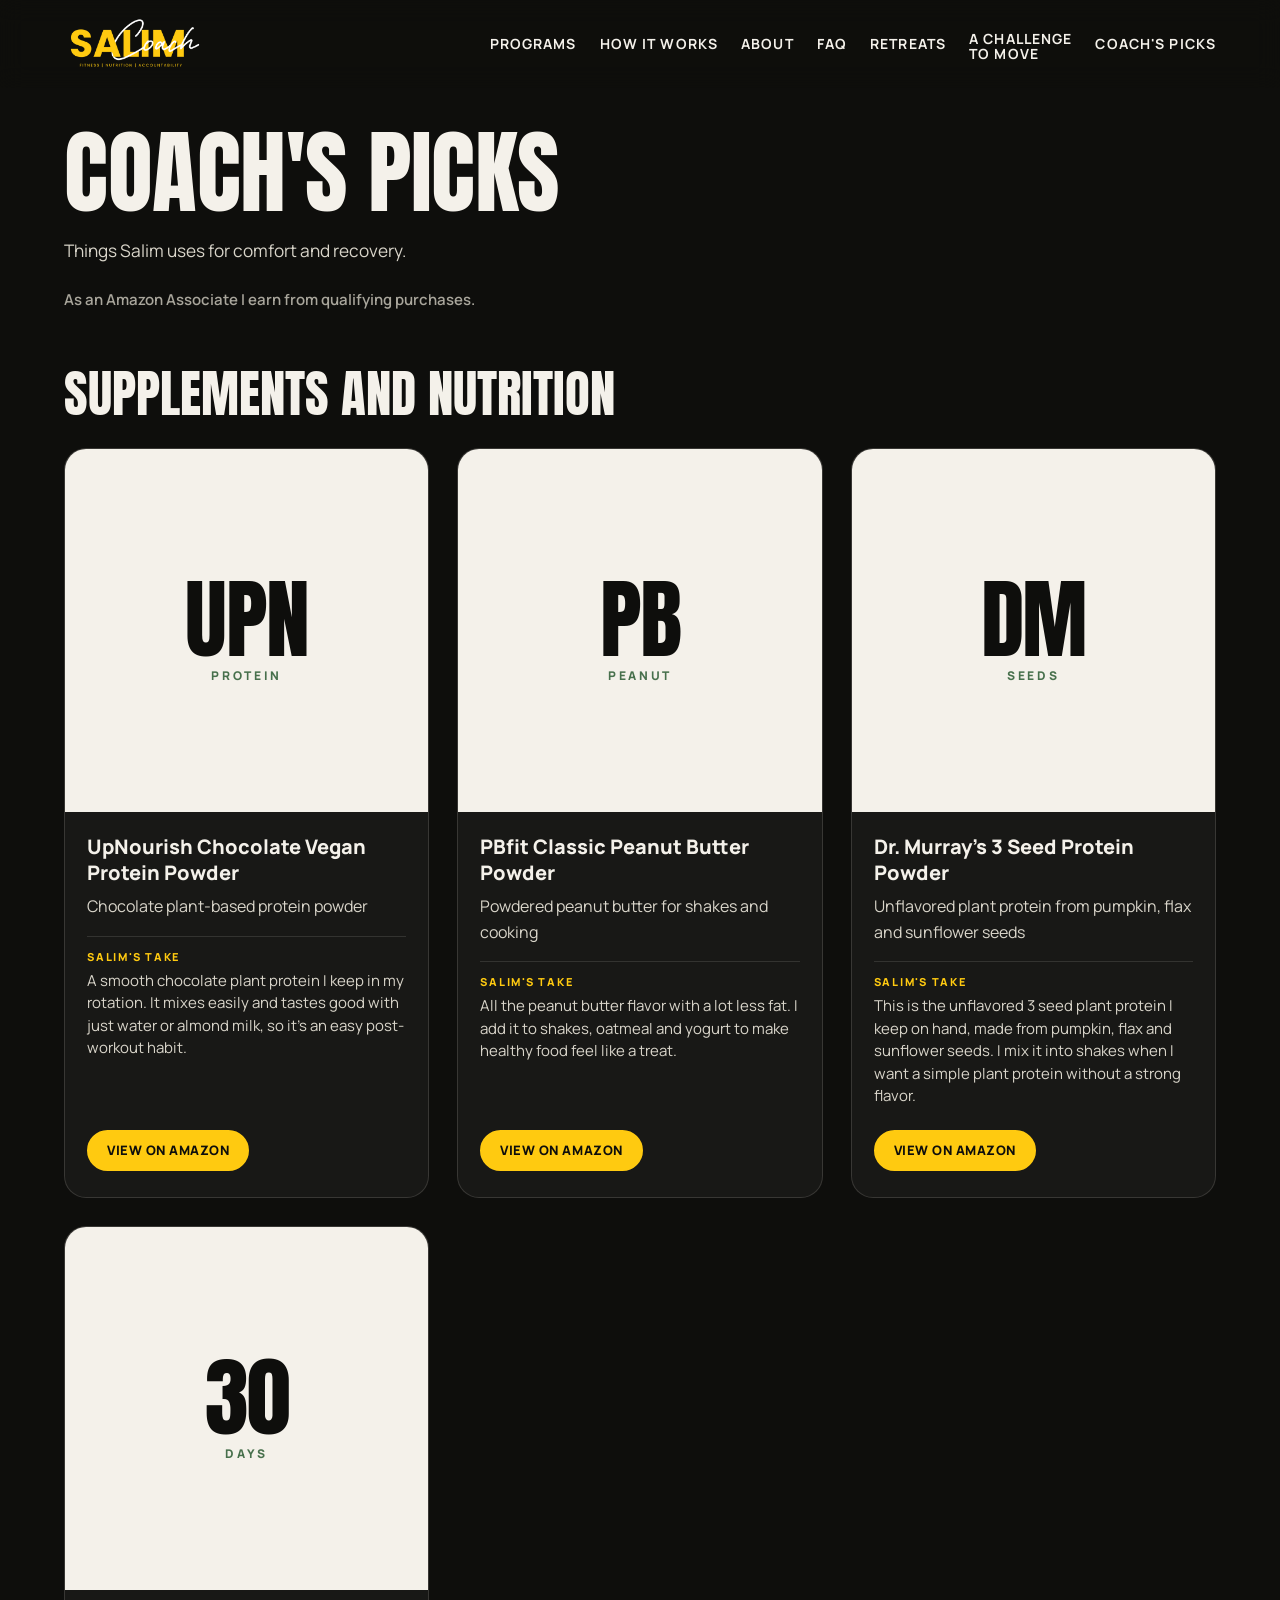
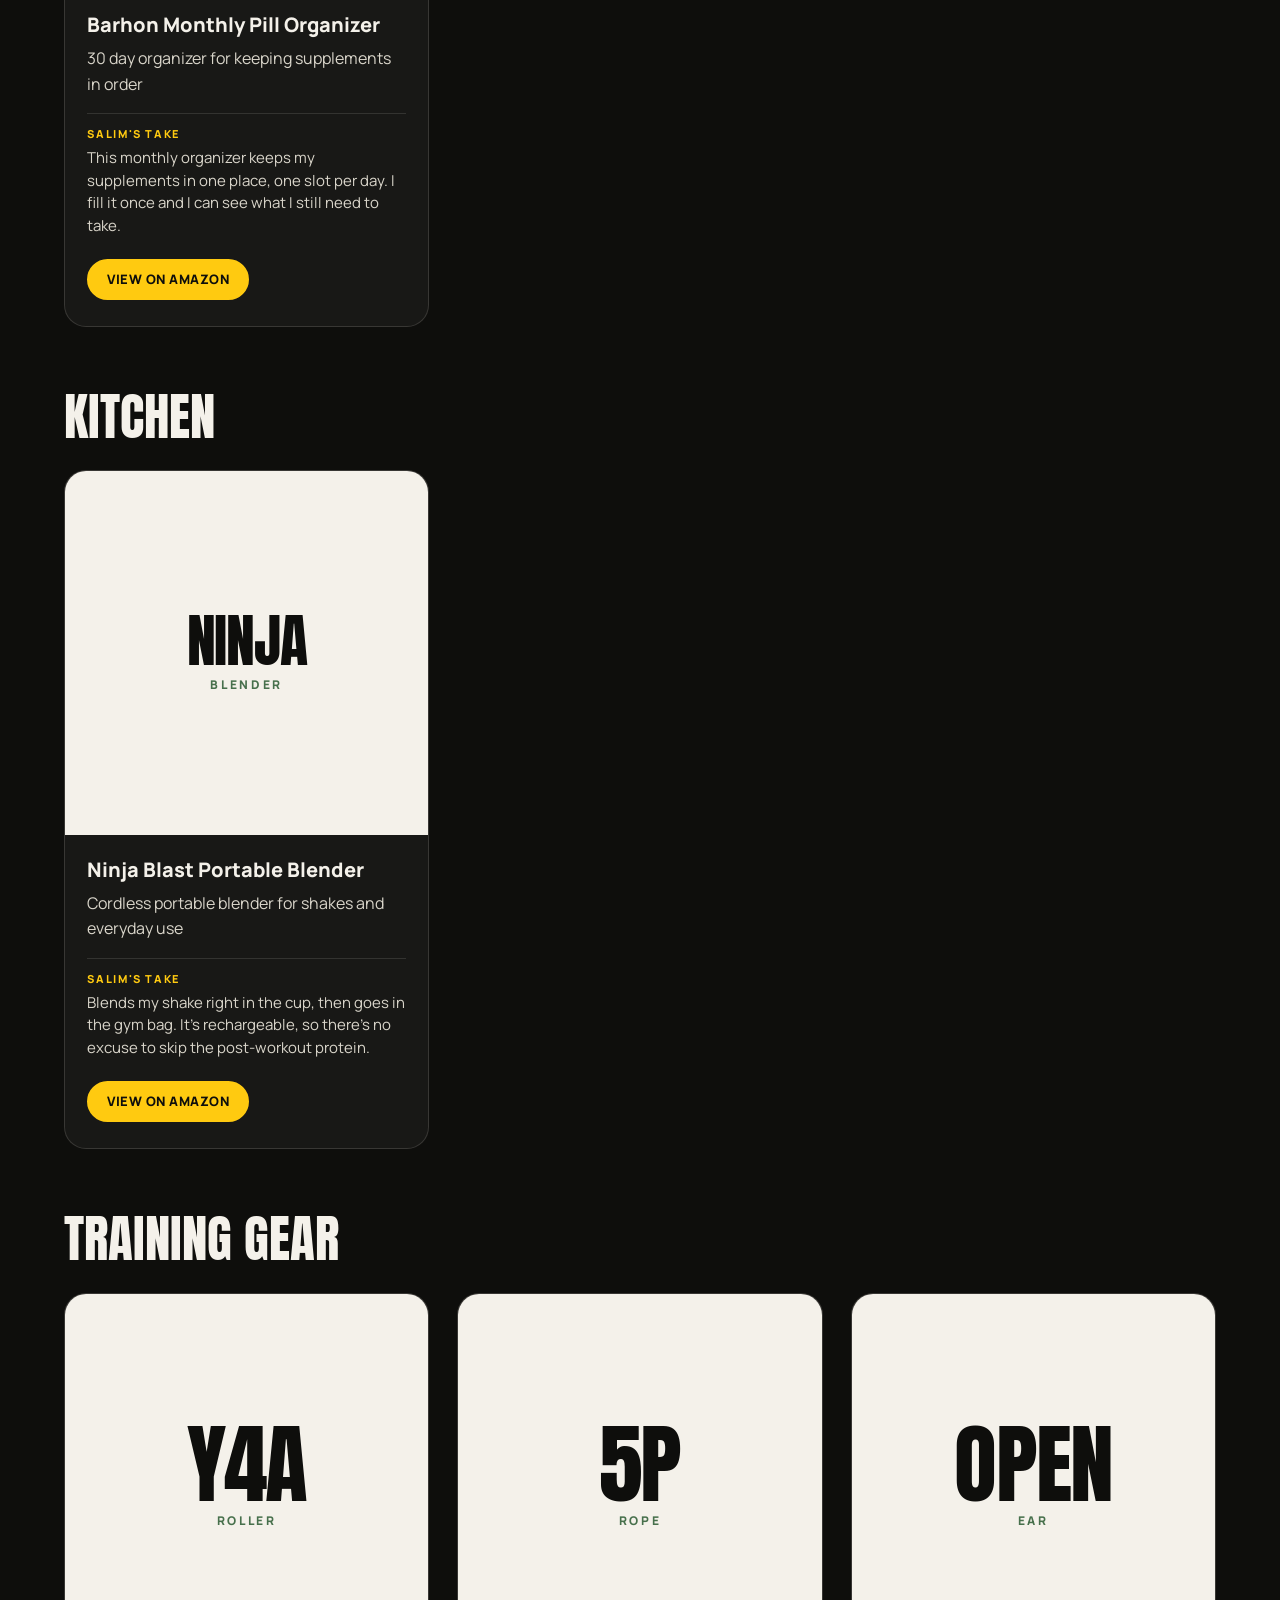
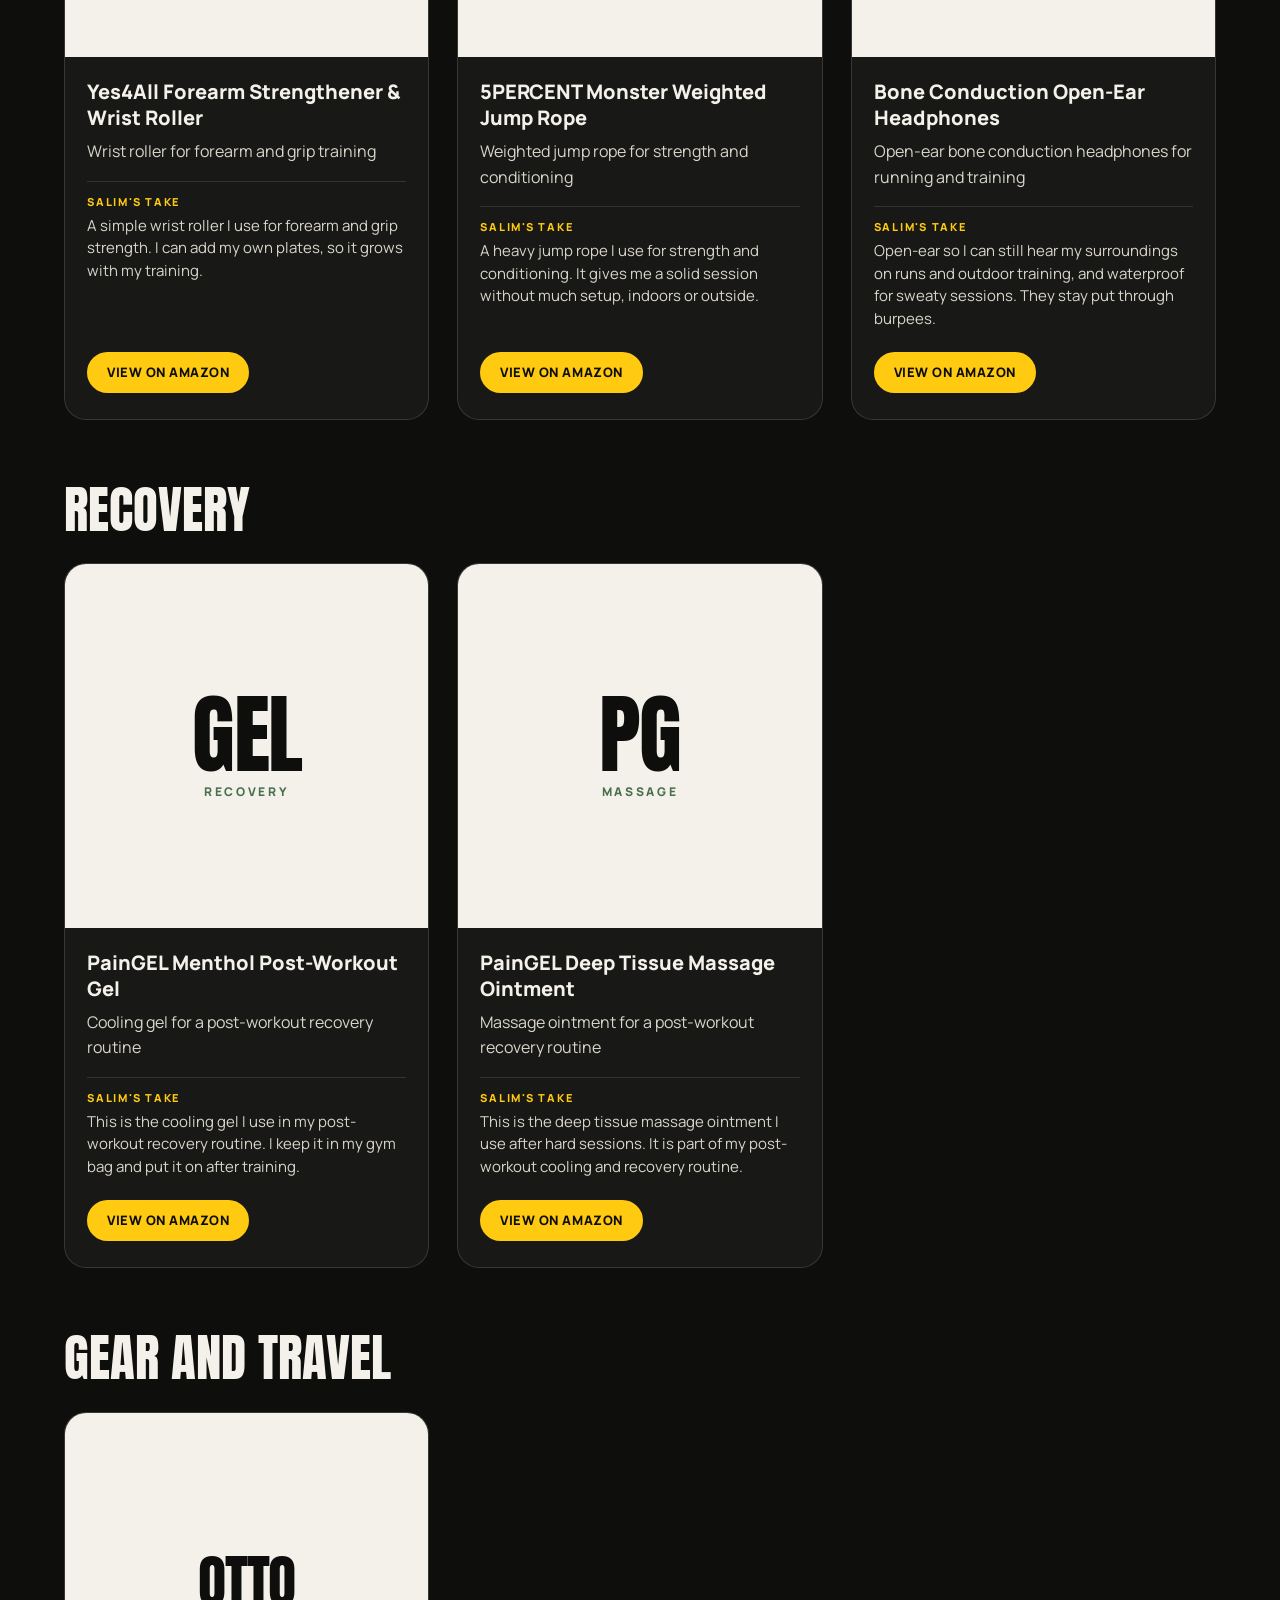
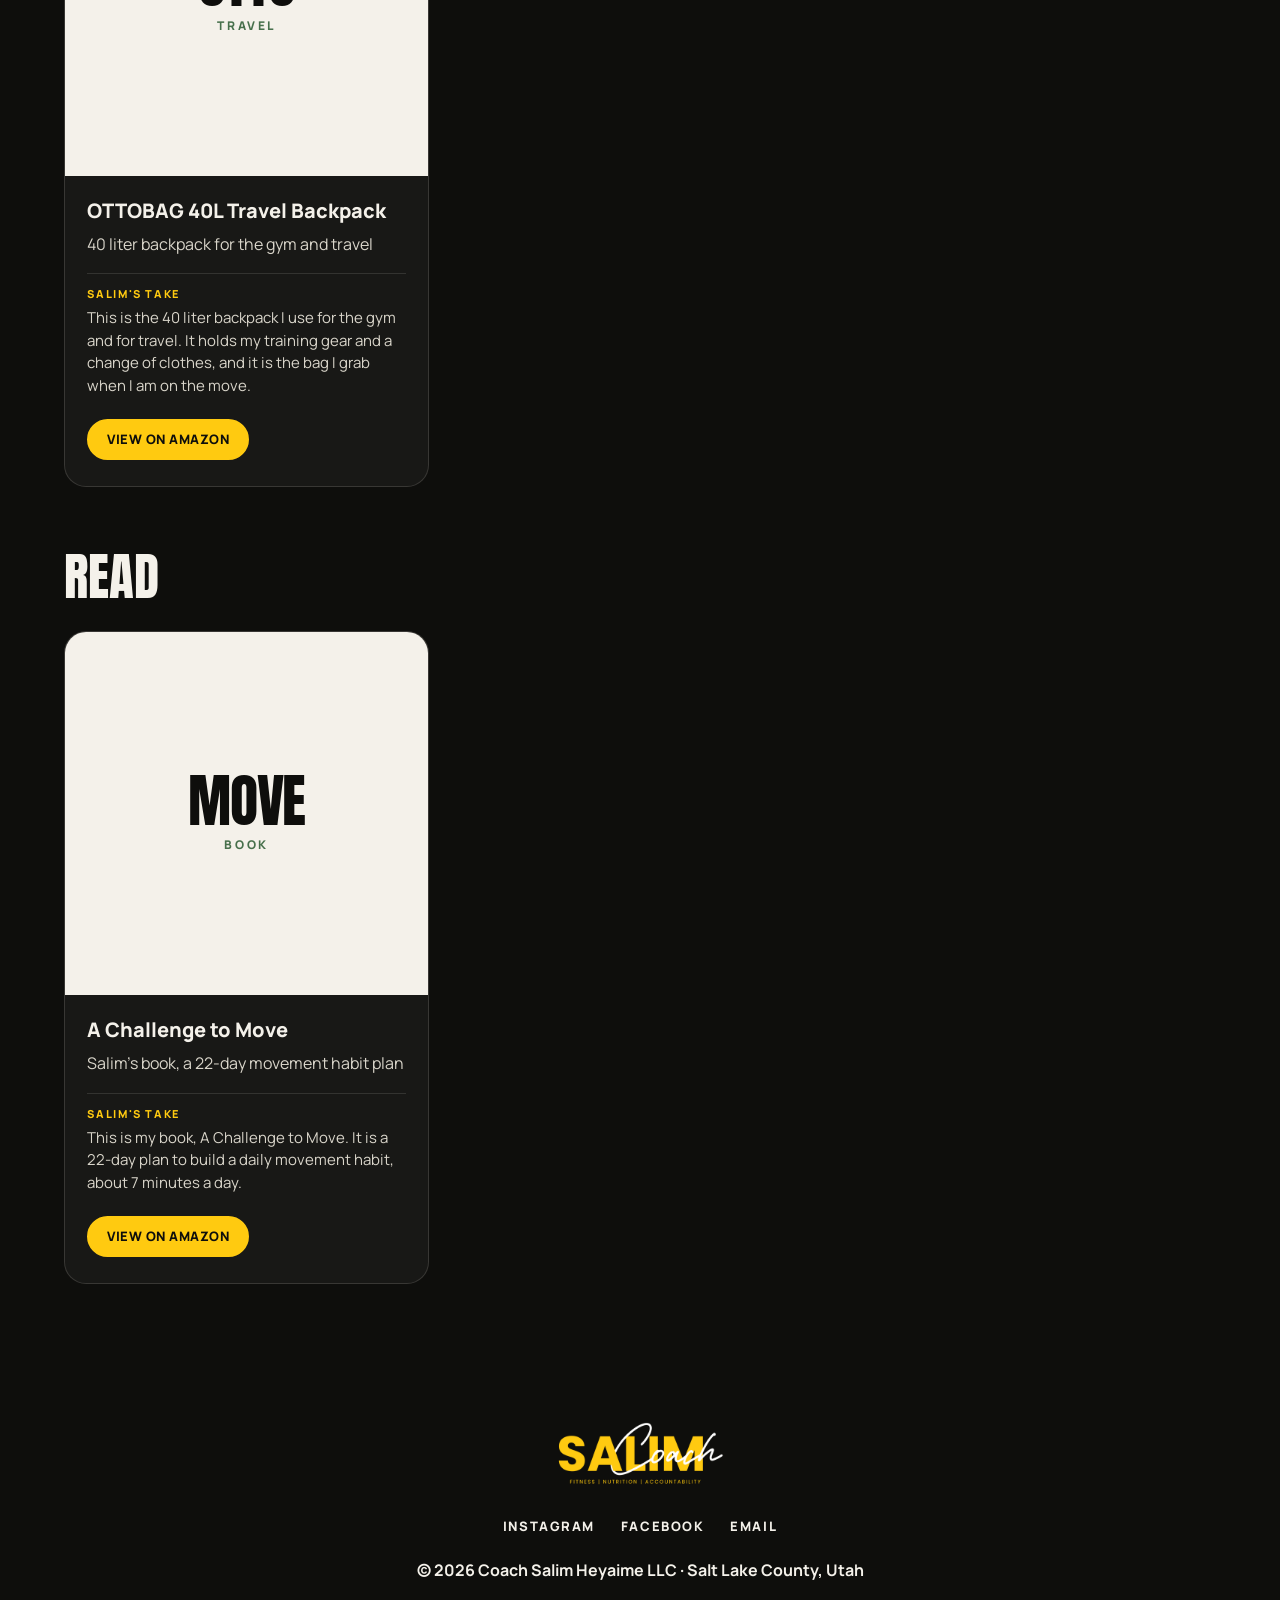
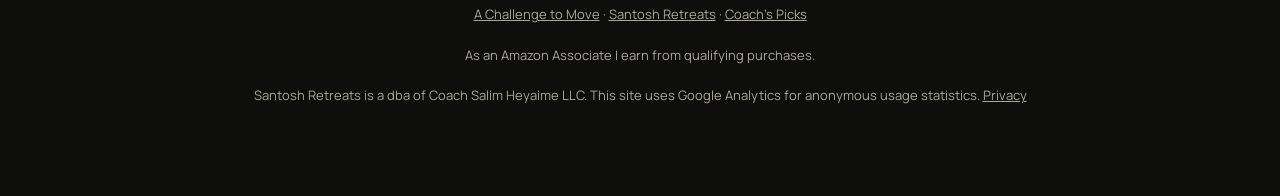
==== commit 6a044cec: "Add A Challenge to Move to the coach site nav and homepage Link the main nav (desktop and mobile) an" ====
--- a/picks/index.html
+++ b/picks/index.html
@@ -48,6 +48,7 @@
     <li><a href="/#about">About</a></li>
     <li><a href="/#faq">FAQ</a></li>
     <li><a href="https://santoshretreats.com" rel="noopener" target="_blank">Retreats</a></li>
+    <li><a class="nav-store" href="https://achallengetomove.com/" rel="noopener" target="_blank"><span>A Challenge</span><span>to Move</span></a></li>
     <li><a href="/picks/" aria-current="page">Coach's Picks</a></li>
   </ul></nav>
 </header>
--- a/css/coach.css
+++ b/css/coach.css
@@ -7,7 +7,7 @@
 *,*::before,*::after{box-sizing:border-box}
 html{-webkit-text-size-adjust:100%;scroll-padding-top:110px}
 body{margin:0;background:var(--ink);color:var(--bone);font:400 clamp(16px,1.05vw,18px)/1.6 var(--f-b);overflow-x:hidden}
-#contact,#programs,#how,#about,#faq,#thanks,#book,#stats,#specialties,#reviews{scroll-margin-top:110px}
+#contact,#programs,#how,#about,#faq,#thanks,#book,#challenge-hub,#stats,#specialties,#reviews{scroll-margin-top:110px}
 img{max-width:100%;height:auto;display:block}
 a{color:inherit}
 h1,h2,h3{margin:0;font-weight:400}
@@ -44,7 +44,7 @@
 .brand img{width:clamp(120px,11vw,160px);height:auto}
 .brand,.nav-toggle{position:relative;z-index:2}
 .nav-toggle{display:none}
-#nav-links{display:flex;align-items:center;gap:30px}
+#nav-links{display:flex;align-items:center;gap:clamp(16px,1.8vw,28px)}
 html.nav-lock,html.nav-lock body{overflow:hidden}
 #nav-links a:not(.btn){text-decoration:none;font-weight:700;font-size:14px;letter-spacing:.08em;text-transform:uppercase;position:relative}
 #nav-links a:not(.btn)::after{content:"";position:absolute;left:0;right:0;bottom:-5px;height:2px;background:var(--volt);transform:scaleX(0);transform-origin:right;transition:transform .4s var(--ease)}
@@ -326,3 +326,10 @@
 .book-top .btn-ghost{color:var(--ink);border-color:rgba(14,14,12,.45)}
 .book-top .btn-ghost:hover{color:var(--forest);border-color:var(--forest)}
 @media (min-width:900px){.book-top-inner{grid-template-columns:320px 1fr;gap:60px}.book-top-art{width:100%}}
+
+/* Compact homepage tile linking to the A Challenge to Move hub */
+.hub-link{background:var(--ink-2);color:var(--bone);padding:var(--sec) var(--pad)}
+.hub-link-inner{max-width:1100px;margin:0 auto;border:1px solid #2a2a26;border-radius:var(--r);padding:clamp(28px,4vw,48px) clamp(24px,4vw,40px)}
+.hub-link .eyebrow{margin-bottom:12px}
+.hub-link .h3{margin:0 0 12px}
+.hub-link p{max-width:52ch;margin:0 0 22px;color:#d9d5ca}
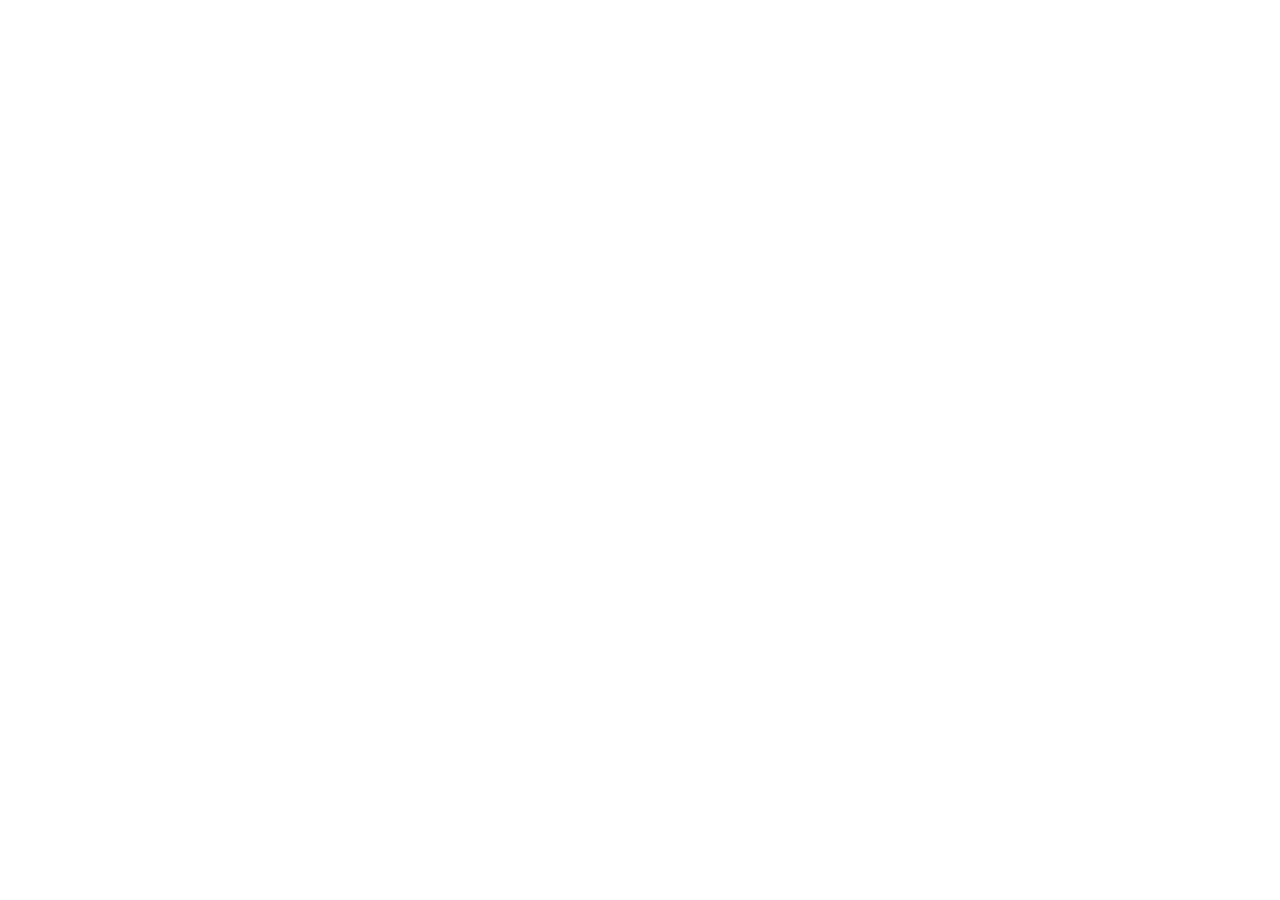
==== commit fafa7343: "One combined page: book and apps on top, Coach's Picks below" ====
--- a/picks/index.html
+++ b/picks/index.html
@@ -1,313 +1,28 @@
 <!DOCTYPE html>
 <html lang="en">
 <head>
-<!-- Google tag (gtag.js) -->
-<script async src="https://www.googletagmanager.com/gtag/js?id=G-DH3LRMTE5K"></script>
-<script>
-  window.dataLayer = window.dataLayer || [];
-  function gtag(){dataLayer.push(arguments);}
-  gtag('js', new Date());
-  gtag('config', 'G-DH3LRMTE5K');
-</script>
-<script src="/js/ga-events.js" defer></script>
 <meta charset="utf-8">
 <meta name="viewport" content="width=device-width, initial-scale=1">
+<meta name="robots" content="noindex, follow">
 <title>Coach's Picks | Coach Salim Heyaime</title>
-<meta name="description" content="Things Salim uses for comfort and recovery, including supplements he shops on Amazon.">
-<link rel="canonical" href="https://coachsalimheyaime.com/picks/">
-<meta property="og:url" content="https://coachsalimheyaime.com/picks/">
-<meta property="og:type" content="website">
-<meta property="og:title" content="Coach's Picks | Coach Salim Heyaime">
-<meta property="og:description" content="Things Salim uses for comfort and recovery, including supplements he shops on Amazon.">
-<meta property="og:image" content="https://coachsalimheyaime.com/img/og-1200x630.jpg">
-<meta property="og:image:width" content="1200"><meta property="og:image:height" content="630">
-<meta name="twitter:card" content="summary_large_image">
-<meta name="twitter:title" content="Coach's Picks | Coach Salim Heyaime">
-<meta name="twitter:description" content="Things Salim uses for comfort and recovery, including supplements he shops on Amazon.">
-<meta name="twitter:image" content="https://coachsalimheyaime.com/img/og-1200x630.jpg">
+<meta name="description" content="Coach's Picks now lives on A Challenge to Move.">
+<meta http-equiv="refresh" content="0;url=https://achallengetomove.com/#coachs-picks">
+<link rel="canonical" href="https://achallengetomove.com/#coachs-picks">
+<script>location.replace("https://achallengetomove.com/#coachs-picks");</script>
 <meta name="theme-color" content="#0e0e0c">
 <link rel="icon" href="/favicon.ico?v=2" sizes="any">
 <link rel="icon" type="image/png" sizes="32x32" href="/favicon-32.png?v=2">
-<link rel="apple-touch-icon" href="/apple-touch-icon.png?v=2">
-<link rel="manifest" href="/site.webmanifest">
-<link rel="preload" href="/fonts/Anton-400.woff2" as="font" type="font/woff2" crossorigin>
-<link rel="preload" href="/fonts/Manrope-var.woff2" as="font" type="font/woff2" crossorigin>
 <link rel="stylesheet" href="/fonts.css">
-<link rel="stylesheet" href="/css/coach.css">
-<link rel="stylesheet" href="/css/picks.css">
+<link rel="stylesheet" href="/css/coach.css?v=6">
+<link rel="stylesheet" href="/css/store.css?v=3">
 </head>
-<body class="picks-page">
-<a class="skip" href="#main">Skip to content</a>
-
-<header class="nav">
+<body class="store-page">
+<main class="store-redirect" id="main">
   <a class="brand" href="/" aria-label="Coach Salim Heyaime, home"><img src="/img/logo-color.png" alt="Salim Coach" width="160" height="68"></a>
-  <button type="button" class="nav-toggle" aria-expanded="false" aria-controls="nav-links"><span></span><span></span><span class="sr">Menu</span></button>
-  <nav aria-label="Primary"><ul id="nav-links">
-    <li><a href="/#programs">Programs</a></li>
-    <li><a href="/#how">How it works</a></li>
-    <li><a href="/#about">About</a></li>
-    <li><a href="/#faq">FAQ</a></li>
-    <li><a href="https://santoshretreats.com" rel="noopener" target="_blank">Retreats</a></li>
-    <li><a class="nav-store" href="https://achallengetomove.com/" rel="noopener" target="_blank"><span>A Challenge</span><span>to Move</span></a></li>
-    <li><a href="/picks/" aria-current="page">Coach's Picks</a></li>
-  </ul></nav>
-</header>
-
-<main id="main" class="picks-main">
-  <header class="picks-intro">
-    <h1 class="h2">Coach's Picks</h1>
-    <p class="lede">Things Salim uses for comfort and recovery.</p>
-    <p class="picks-disclosure">As an Amazon Associate I earn from qualifying purchases.</p>
-  </header>
-
-  <!--
-    Product images are on-brand typographic placeholders.
-    Amazon Associates rules require official images from SiteStripe or the Product Advertising API.
-    Affiliate tag jorgesheyaime-20 is hardcoded in each href so links work without JavaScript.
-    The same tag is set in js/amazon-tag.js.
-    Official Amazon titles and order checks, 26 Nov 2026 (America/Denver):
-    UpNourish (https://www.amazon.com/dp/B0976CG3QY): UpNourish Chocolate Vegan Protein Powder. Keep existing card.
-    PBfit (https://www.amazon.com/dp/B01KKEECLS): PBfit Classic Peanut Butter Powder 30 Oz. Confirmed by jheyaime order emails (114-0354462-5377808, 3 Jul 2026, full title) and coach short link amzn.to/4e23cpN. Oct 25 pantry order 114-9600464-2809862, delivered 26 Oct, matches the later repurchase timing.
-    Dr. Murray's 3 Seed (https://www.amazon.com/dp/B08NC3XSK6): Dr. Murray's 3 Seed Protein Powder Pumpkin Flax Sunflower, Unflavored, 1 lb. ASIN from Amazon review request to jheyaime@gmail.com on 28 Oct 2026 for order 114-0826592-9718623 (ordered 17 Oct, delivered 19 Oct). This replaces the previous chocolate listing B0GVLFMT2N, which did not match that order.
-    Ninja Blast (https://www.amazon.com/dp/B0DBN6DS6F): Ninja Blast Portable Blender, Cordless, 18oz Vessel, BC151MB. Order email 114-0773144-6085855 (27 Oct 2026, Small Kitchen Appliances, delivered 27 Oct) matches the purchase date; Amazon's newer confirmations omitted the product title, so the ASIN is the previously verified listing for that product.
-    PainGEL Menthol Post-Workout Gel (https://www.amazon.com/dp/B0HGKSJFDT) and PainGEL Deep Tissue Massage Ointment (https://www.amazon.com/dp/B0HGKS2DMX): best matching official listings. A 2-item Skin Care order 114-7380595-6937854 on 29 Sep 2026 was delivered 30 Sep; the confirmation omitted titles, so these are listing matches, not email ASINs. No confident Amazon ASIN was found for the PainGEL cooling roll-on.
-    OTTOBAG 40L (https://www.amazon.com/dp/B0GWZBX9FH): 40L Travel Backpack, black listing. Luggage order 114-7268281-0924209 on 28 Sep 2026, delivered 29 Sep, $65.81; title and color were omitted from the email, so this is the best matching listing.
-    Barhon (https://www.amazon.com/dp/B0GSY5Y83J): Barhon Monthly Pill Organizer 1 Time a Day, 30 Day, Light Black. Exact title from jheyaime cancellation email for order 114-2852370-6993015 (27 Sep 2026, $9.99). A same-day Health Care order 114-3444724-6897049 at $10.73 and a 30 Sep Health Care delivery may be the fulfilled copy; the cancelled-order title is what we matched.
-    Book (https://www.amazon.com/dp/B0HN22P5F4): A Challenge to Move paperback. ASIN from the 14 Oct 2026 KDP "paperback has been published" email to coachsalimheyaime@gmail.com. A Books order 114-5581901-4864268 was placed the same day.
-    Yes4All, 5PERCENT jump rope, and headphones are unchanged from the live page.
-  -->
-  <section class="picks-section" aria-labelledby="picks-supplements">
-    <h2 class="h3" id="picks-supplements">Supplements and nutrition</h2>
-    <ul class="picks-grid">
-      <li class="pick-card">
-        <div class="pick-tile" aria-hidden="true">
-          <span class="pick-tile-mark">UPN</span>
-          <span class="pick-tile-label">Protein</span>
-        </div>
-        <div class="pick-body">
-          <h3>UpNourish Chocolate Vegan Protein Powder</h3>
-          <p class="pick-blurb">Chocolate plant-based protein powder</p>
-          <div class="pick-take">
-            <p class="pick-take-label">Salim's take</p>
-            <p class="pick-take-text">A smooth chocolate plant protein I keep in my rotation. It mixes easily and tastes good with just water or almond milk, so it's an easy post-workout habit.</p>
-          </div>
-          <a class="btn btn-sm" href="https://www.amazon.com/dp/B0976CG3QY?tag=jorgesheyaime-20" data-amazon-asin="B0976CG3QY" target="_blank" rel="noopener sponsored">View on Amazon</a>
-        </div>
-      </li>
-      <li class="pick-card">
-        <div class="pick-tile" aria-hidden="true">
-          <span class="pick-tile-mark">PB</span>
-          <span class="pick-tile-label">Peanut</span>
-        </div>
-        <div class="pick-body">
-          <h3>PBfit Classic Peanut Butter Powder</h3>
-          <p class="pick-blurb">Powdered peanut butter for shakes and cooking</p>
-          <div class="pick-take">
-            <p class="pick-take-label">Salim's take</p>
-            <p class="pick-take-text">All the peanut butter flavor with a lot less fat. I add it to shakes, oatmeal and yogurt to make healthy food feel like a treat.</p>
-          </div>
-          <a class="btn btn-sm" href="https://www.amazon.com/dp/B01KKEECLS?tag=jorgesheyaime-20" data-amazon-asin="B01KKEECLS" target="_blank" rel="noopener sponsored">View on Amazon</a>
-        </div>
-      </li>
-      <li class="pick-card">
-        <div class="pick-tile" aria-hidden="true">
-          <span class="pick-tile-mark">DM</span>
-          <span class="pick-tile-label">Seeds</span>
-        </div>
-        <div class="pick-body">
-          <h3>Dr. Murray's 3 Seed Protein Powder</h3>
-          <p class="pick-blurb">Unflavored plant protein from pumpkin, flax and sunflower seeds</p>
-          <div class="pick-take">
-            <p class="pick-take-label">Salim's take</p>
-            <p class="pick-take-text">This is the unflavored 3 seed plant protein I keep on hand, made from pumpkin, flax and sunflower seeds. I mix it into shakes when I want a simple plant protein without a strong flavor.</p>
-          </div>
-          <a class="btn btn-sm" href="https://www.amazon.com/dp/B08NC3XSK6?tag=jorgesheyaime-20" data-amazon-asin="B08NC3XSK6" target="_blank" rel="noopener sponsored">View on Amazon</a>
-        </div>
-      </li>
-      <li class="pick-card">
-        <div class="pick-tile" aria-hidden="true">
-          <span class="pick-tile-mark">30</span>
-          <span class="pick-tile-label">Days</span>
-        </div>
-        <div class="pick-body">
-          <h3>Barhon Monthly Pill Organizer</h3>
-          <p class="pick-blurb">30 day organizer for keeping supplements in order</p>
-          <div class="pick-take">
-            <p class="pick-take-label">Salim's take</p>
-            <p class="pick-take-text">This monthly organizer keeps my supplements in one place, one slot per day. I fill it once and I can see what I still need to take.</p>
-          </div>
-          <a class="btn btn-sm" href="https://www.amazon.com/dp/B0GSY5Y83J?tag=jorgesheyaime-20" data-amazon-asin="B0GSY5Y83J" target="_blank" rel="noopener sponsored">View on Amazon</a>
-        </div>
-      </li>
-    </ul>
-  </section>
-
-  <section class="picks-section" aria-labelledby="picks-kitchen">
-    <h2 class="h3" id="picks-kitchen">Kitchen</h2>
-    <ul class="picks-grid">
-      <li class="pick-card">
-        <div class="pick-tile" aria-hidden="true">
-          <span class="pick-tile-mark pick-tile-mark-long">NINJA</span>
-          <span class="pick-tile-label">Blender</span>
-        </div>
-        <div class="pick-body">
-          <h3>Ninja Blast Portable Blender</h3>
-          <p class="pick-blurb">Cordless portable blender for shakes and everyday use</p>
-          <div class="pick-take">
-            <p class="pick-take-label">Salim's take</p>
-            <p class="pick-take-text">Blends my shake right in the cup, then goes in the gym bag. It's rechargeable, so there's no excuse to skip the post-workout protein.</p>
-          </div>
-          <a class="btn btn-sm" href="https://www.amazon.com/dp/B0DBN6DS6F?tag=jorgesheyaime-20" data-amazon-asin="B0DBN6DS6F" target="_blank" rel="noopener sponsored">View on Amazon</a>
-        </div>
-      </li>
-    </ul>
-  </section>
-
-  <section class="picks-section" aria-labelledby="picks-training">
-    <h2 class="h3" id="picks-training">Training gear</h2>
-    <ul class="picks-grid">
-      <li class="pick-card">
-        <div class="pick-tile" aria-hidden="true">
-          <span class="pick-tile-mark">Y4A</span>
-          <span class="pick-tile-label">Roller</span>
-        </div>
-        <div class="pick-body">
-          <h3>Yes4All Forearm Strengthener &amp; Wrist Roller</h3>
-          <p class="pick-blurb">Wrist roller for forearm and grip training</p>
-          <div class="pick-take">
-            <p class="pick-take-label">Salim's take</p>
-            <p class="pick-take-text">A simple wrist roller I use for forearm and grip strength. I can add my own plates, so it grows with my training.</p>
-          </div>
-          <a class="btn btn-sm" href="https://www.amazon.com/dp/B00HGPLEX4?tag=jorgesheyaime-20" data-amazon-asin="B00HGPLEX4" target="_blank" rel="noopener sponsored">View on Amazon</a>
-        </div>
-      </li>
-      <li class="pick-card">
-        <div class="pick-tile" aria-hidden="true">
-          <span class="pick-tile-mark">5P</span>
-          <span class="pick-tile-label">Rope</span>
-        </div>
-        <div class="pick-body">
-          <h3>5PERCENT Monster Weighted Jump Rope</h3>
-          <p class="pick-blurb">Weighted jump rope for strength and conditioning</p>
-          <div class="pick-take">
-            <p class="pick-take-label">Salim's take</p>
-            <p class="pick-take-text">A heavy jump rope I use for strength and conditioning. It gives me a solid session without much setup, indoors or outside.</p>
-          </div>
-          <a class="btn btn-sm" href="https://www.amazon.com/dp/B08P914ZBY?tag=jorgesheyaime-20" data-amazon-asin="B08P914ZBY" target="_blank" rel="noopener sponsored">View on Amazon</a>
-        </div>
-      </li>
-      <li class="pick-card">
-        <div class="pick-tile" aria-hidden="true">
-          <span class="pick-tile-mark">OPEN</span>
-          <span class="pick-tile-label">Ear</span>
-        </div>
-        <div class="pick-body">
-          <h3>Bone Conduction Open-Ear Headphones</h3>
-          <p class="pick-blurb">Open-ear bone conduction headphones for running and training</p>
-          <div class="pick-take">
-            <p class="pick-take-label">Salim's take</p>
-            <p class="pick-take-text">Open-ear so I can still hear my surroundings on runs and outdoor training, and waterproof for sweaty sessions. They stay put through burpees.</p>
-          </div>
-          <a class="btn btn-sm" href="https://www.amazon.com/dp/B0HLBCFK1P?tag=jorgesheyaime-20" data-amazon-asin="B0HLBCFK1P" target="_blank" rel="noopener sponsored">View on Amazon</a>
-        </div>
-      </li>
-    </ul>
-  </section>
-
-  <section class="picks-section" aria-labelledby="picks-recovery">
-    <h2 class="h3" id="picks-recovery">Recovery</h2>
-    <ul class="picks-grid">
-      <li class="pick-card">
-        <div class="pick-tile" aria-hidden="true">
-          <span class="pick-tile-mark">GEL</span>
-          <span class="pick-tile-label">Recovery</span>
-        </div>
-        <div class="pick-body">
-          <h3>PainGEL Menthol Post-Workout Gel</h3>
-          <p class="pick-blurb">Cooling gel for a post-workout recovery routine</p>
-          <div class="pick-take">
-            <p class="pick-take-label">Salim's take</p>
-            <p class="pick-take-text">This is the cooling gel I use in my post-workout recovery routine. I keep it in my gym bag and put it on after training.</p>
-          </div>
-          <a class="btn btn-sm" href="https://www.amazon.com/dp/B0HGKSJFDT?tag=jorgesheyaime-20" data-amazon-asin="B0HGKSJFDT" target="_blank" rel="noopener sponsored">View on Amazon</a>
-        </div>
-      </li>
-      <li class="pick-card">
-        <div class="pick-tile" aria-hidden="true">
-          <span class="pick-tile-mark">PG</span>
-          <span class="pick-tile-label">Massage</span>
-        </div>
-        <div class="pick-body">
-          <h3>PainGEL Deep Tissue Massage Ointment</h3>
-          <p class="pick-blurb">Massage ointment for a post-workout recovery routine</p>
-          <div class="pick-take">
-            <p class="pick-take-label">Salim's take</p>
-            <p class="pick-take-text">This is the deep tissue massage ointment I use after hard sessions. It is part of my post-workout cooling and recovery routine.</p>
-          </div>
-          <a class="btn btn-sm" href="https://www.amazon.com/dp/B0HGKS2DMX?tag=jorgesheyaime-20" data-amazon-asin="B0HGKS2DMX" target="_blank" rel="noopener sponsored">View on Amazon</a>
-        </div>
-      </li>
-    </ul>
-  </section>
-
-  <section class="picks-section" aria-labelledby="picks-travel">
-    <h2 class="h3" id="picks-travel">Gear and travel</h2>
-    <ul class="picks-grid">
-      <li class="pick-card">
-        <div class="pick-tile" aria-hidden="true">
-          <span class="pick-tile-mark pick-tile-mark-long">OTTO</span>
-          <span class="pick-tile-label">Travel</span>
-        </div>
-        <div class="pick-body">
-          <h3>OTTOBAG 40L Travel Backpack</h3>
-          <p class="pick-blurb">40 liter backpack for the gym and travel</p>
-          <div class="pick-take">
-            <p class="pick-take-label">Salim's take</p>
-            <p class="pick-take-text">This is the 40 liter backpack I use for the gym and for travel. It holds my training gear and a change of clothes, and it is the bag I grab when I am on the move.</p>
-          </div>
-          <a class="btn btn-sm" href="https://www.amazon.com/dp/B0GWZBX9FH?tag=jorgesheyaime-20" data-amazon-asin="B0GWZBX9FH" target="_blank" rel="noopener sponsored">View on Amazon</a>
-        </div>
-      </li>
-    </ul>
-  </section>
-
-  <section class="picks-section" aria-labelledby="picks-read">
-    <h2 class="h3" id="picks-read">Read</h2>
-    <ul class="picks-grid">
-      <li class="pick-card">
-        <div class="pick-tile" aria-hidden="true">
-          <span class="pick-tile-mark pick-tile-mark-long">MOVE</span>
-          <span class="pick-tile-label">Book</span>
-        </div>
-        <div class="pick-body">
-          <h3>A Challenge to Move</h3>
-          <p class="pick-blurb">Salim's book, a 22-day movement habit plan</p>
-          <div class="pick-take">
-            <p class="pick-take-label">Salim's take</p>
-            <p class="pick-take-text">This is my book, A Challenge to Move. It is a 22-day plan to build a daily movement habit, about 7 minutes a day.</p>
-          </div>
-          <a class="btn btn-sm" href="https://www.amazon.com/dp/B0HN22P5F4?tag=jorgesheyaime-20" data-amazon-asin="B0HN22P5F4" target="_blank" rel="noopener sponsored">View on Amazon</a>
-        </div>
-      </li>
-    </ul>
-  </section>
+  <p class="eyebrow">Coach's Picks</p>
+  <h1 class="h2">Opening Coach's Picks</h1>
+  <p class="lede">Coach's Picks now lives on A Challenge to Move. If it does not open right away, use the link below.</p>
+  <p><a class="btn" href="https://achallengetomove.com/#coachs-picks" rel="noopener">Continue to Coach's Picks</a></p>
 </main>
-
-<footer class="foot">
-  <img src="/img/logo-color.png" alt="Salim Coach: Fitness, Nutrition, Accountability" width="200" height="85" loading="lazy">
-  <ul class="social">
-    <li><a href="https://www.instagram.com/salimheyaime/" rel="noopener" target="_blank">Instagram</a></li>
-    <li><a href="https://www.facebook.com/Salimheyaime/" rel="noopener" target="_blank">Facebook</a></li>
-    <li><a href="/#contact">Email</a></li>
-  </ul>
-  <p class="foot-legal">© 2026 Coach Salim Heyaime LLC · Salt Lake County, Utah</p>
-  <p class="foot-small"><a href="https://book.coachsalimheyaime.com/" rel="noopener" target="_blank">A Challenge to Move</a> · <a href="https://santoshretreats.com/" rel="noopener" target="_blank">Santosh Retreats</a> · <a href="/picks/">Coach's Picks</a></p>
-  <p class="foot-disclosure">As an Amazon Associate I earn from qualifying purchases.</p>
-  <p class="foot-small">Santosh Retreats is a dba of Coach Salim Heyaime LLC. This site uses Google Analytics for anonymous usage statistics. <a href="/privacy/">Privacy</a></p>
-</footer>
-
-<script src="/js/coach.js" defer></script>
-<script src="/js/external-links.js" defer></script>
-<script src="/js/amazon-tag.js" defer></script>
 </body>
 </html>
--- a/css/store.css
+++ b/css/store.css
@@ -0,0 +1,14 @@
+/* /store/ is a short hop to Coach's Picks. No added motion. */
+.store-redirect{
+  min-height:100svh;
+  display:flex;
+  flex-direction:column;
+  align-items:center;
+  justify-content:center;
+  text-align:center;
+  padding:120px var(--pad) 64px;
+}
+.store-redirect .brand img{width:clamp(140px,12vw,180px);height:auto;margin:0 auto 36px}
+.store-redirect .h2{margin:0 0 18px}
+.store-redirect .lede{margin:0 auto 32px}
+.store-redirect .foot{padding-top:48px}
